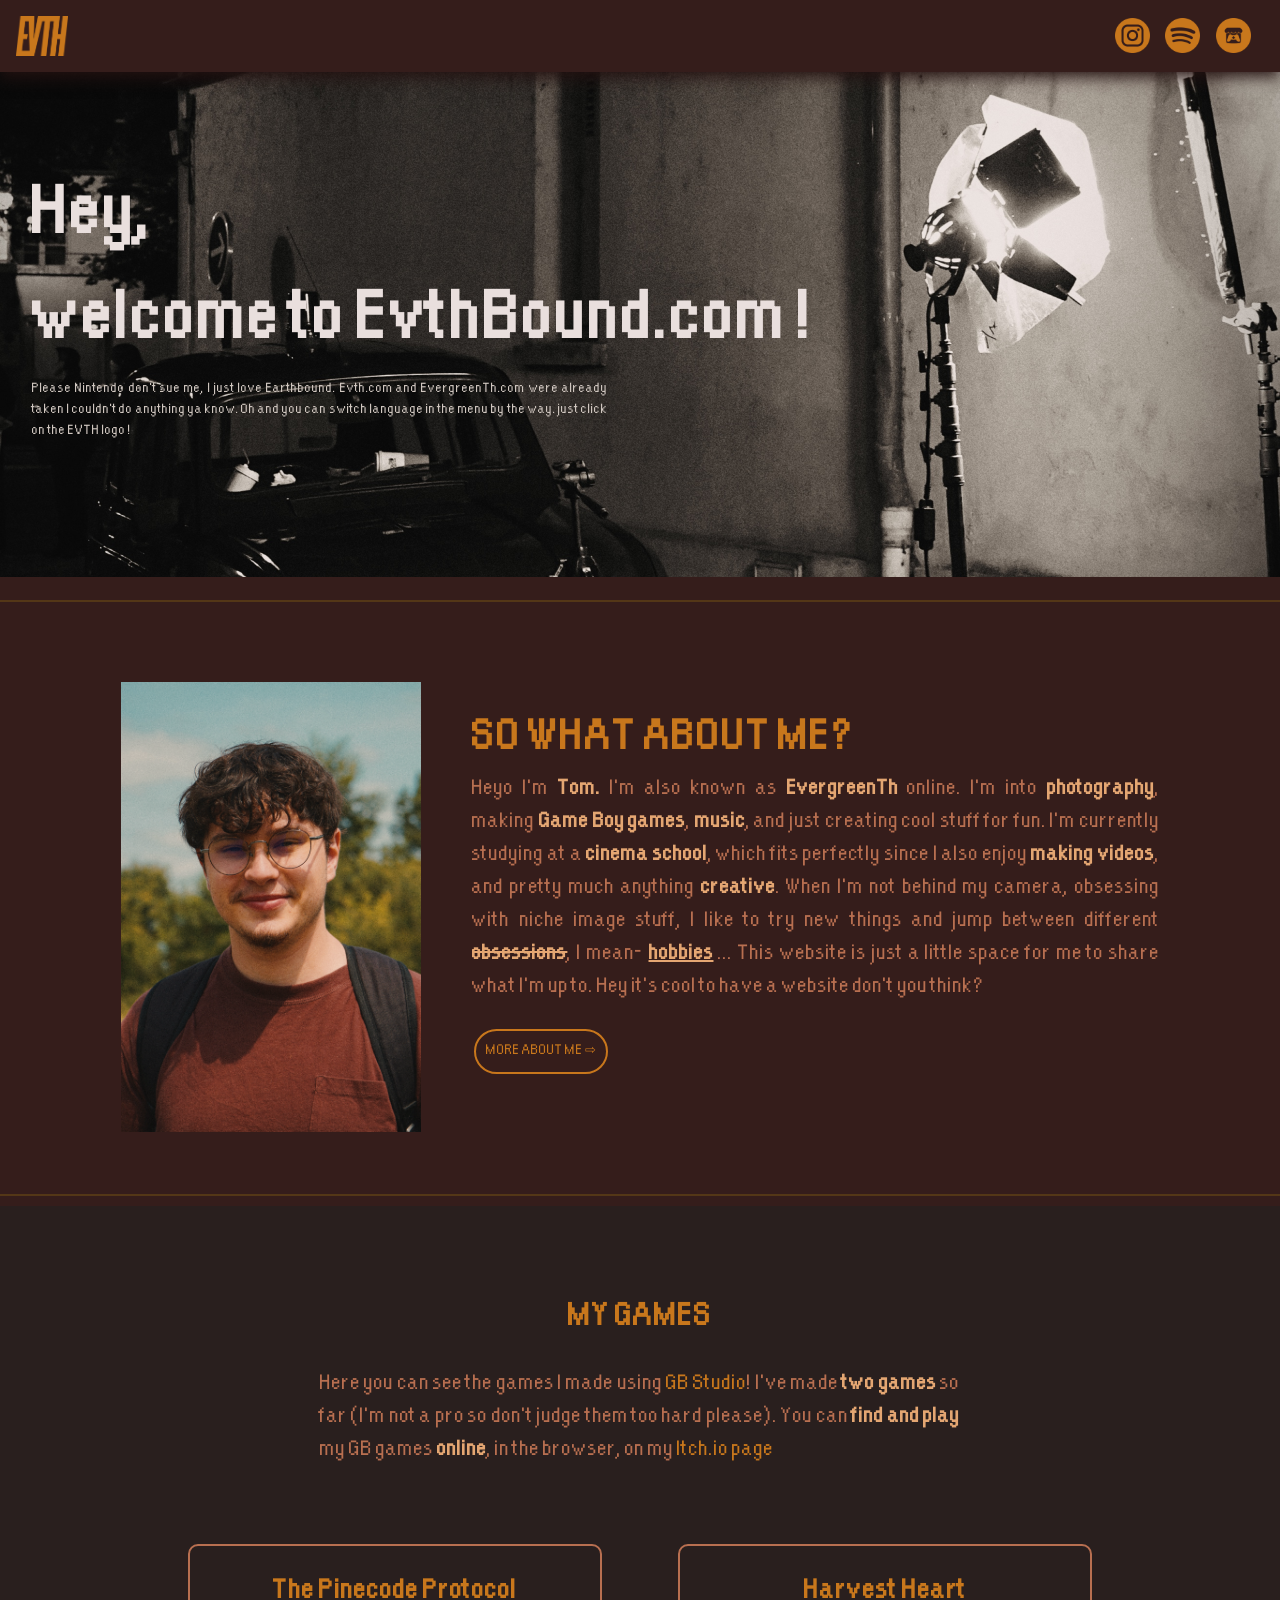
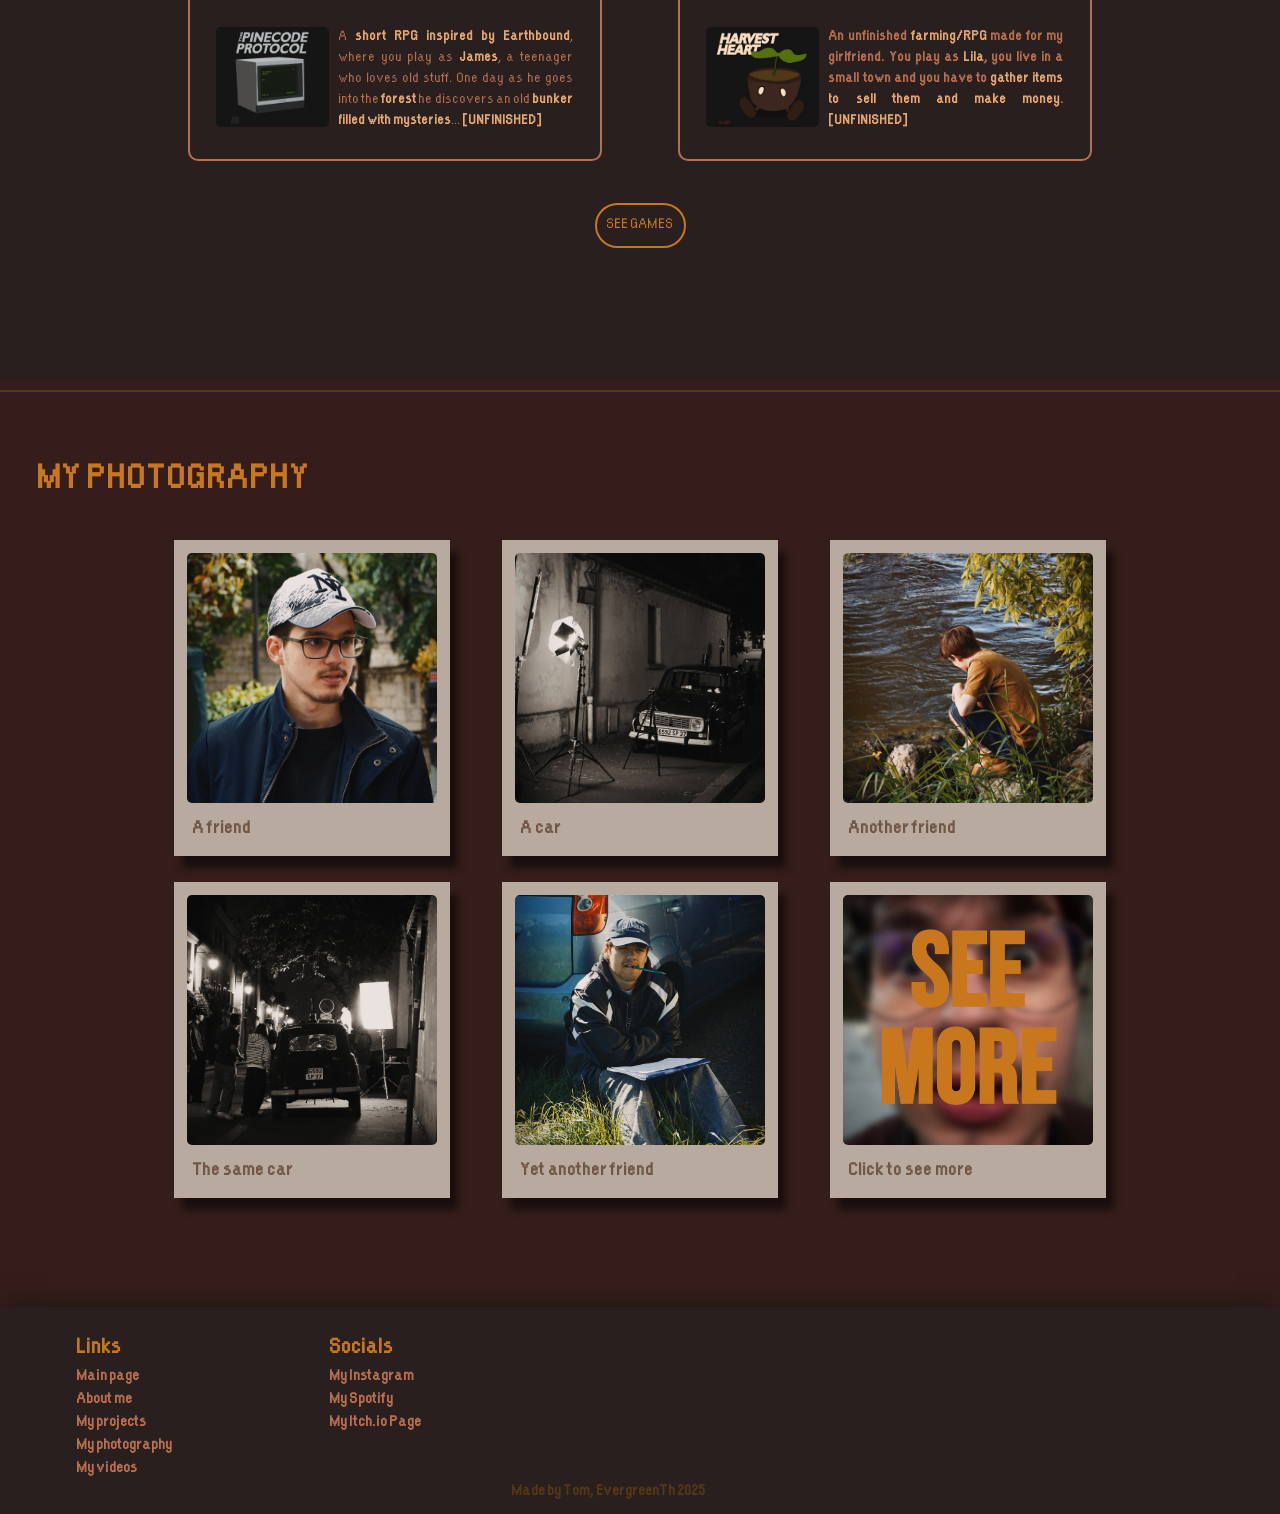
==== index.html @ a52aa2b1 "Add files via upload" ====
<!DOCTYPE html>
<html lang="en">
	<head>
  		<meta charset="utf-8">
		<meta name="viewport" content="width=device-width, initial-scale=1.0">
  		<title id="title"></title>
  		<link href="css.css" rel="stylesheet" />
		<link rel="icon" href="img/UI/logo.png">
	</head>
	<body>


	
		<header>
			<div class="row">
			
			<!-- SIDEBAR SIDEBAR SIDEBAR SIDEBAR SIDEBAR SIDEBAR -->
			<div class="log" onclick="openSidebar()">
				<img src="img/UI/logo.png" class="log">
			</div>
			
			<nav id="sidebar" class="sidebar">
				<img src="img/UI/logo.png" class="log2">
				<img src="img/UI/SIDEBAR_cross.png" class="close-btn" onclick="closeSidebar()">
				
				<hr width="100%" size="2" color="#543717" noshade>
				
				<a href=" " id="mainPage"> Main page</a>
				<a href=" " id="aboutMe"> About me</a>
				<a href=" " id="myProjects"> My projects</a>
				<a href=" " id="myPhotography"> My Photography</a>
				<a href=" " id="myVideos"> My Videos</a>
				
				<div class="langSwitch">
					<div style="cursor: pointer;" onclick="setLang('en'); closeSidebar()">EN</div>
					<div style="cursor: pointer;" onclick="setLang('fr'); closeSidebar()">FR</div>
					<script src="lang.js"></script>
				</div>
			</nav>

			<div id="overlay" class="overlay" onclick="closeSidebar()"></div>
			<!-- SIDEBAR SIDEBAR SIDEBAR SIDEBAR SIDEBAR SIDEBAR -->
		
			</div>
			
			
			
	
			<div class="socialLogos">
				<a href="https://www.instagram.com/tom_maussion" target="blank">
					<img src="img/UI/logo_insta.png"  class="insta" width="30" height="40" title="My Instagram">
				</a>
				<a href="https://open.spotify.com/user/maussiontom" target="blank">
					<img src="img/UI/logo_spotify.png" class="insta" width="30" height="40" title="My Spotify">
				</a>
				<a href="https://evergreenth.itch.io/" target="blank">
					<img src="img/UI/logo_itch.png" class="insta" width="30" height="40" title="My Itch.io Page">
				</a>
			</div>
		</header>



		<!-- WELCOME TO EVTHBOUND WELCOME TO EVTHBOUND WELCOME TO EVTHBOUND -->
		<section>
			<div class="banner">
				<img src="img/PAGE_index/1.png">
				<div class="banner-elements">
					<h1>Hey,</h1>
					<h1 id="welcome"></h1>
					<p style="color: #cfc6bf; margin: 0; padding-right: 20vw;" id="switchLang"></p>
					
				</div>
			</div>
		</section>
		<!-- WELCOME TO EVTHBOUND WELCOME TO EVTHBOUND WELCOME TO EVTHBOUND -->
		

		<hr width="100%" size="2" color="#543717" noshade>
		
	
		<!-- ABOUT ME  ABOUT ME  ABOUT ME -->
		<div class="border_centered">
			<div class="leftside">
				<img src="img/PAGE_index/tom_portrait.png" width="300" height="450" class="portrait">
			</div>
			<div class="rightside">
				<h1 id="soWhat">SO WHAT ABOUT ME ?</h1>
				<p id="descParagraph"> 
					Heyo I'm <b>Tom.</b> I'm also known as <b>Evergreenth</b> online. I'm into <b>photography</b>, making <b>Game Boy games</b>, <b>music</b>, and just creating cool stuff for fun. I'm currently studying at a <b>cinema school</b>, which fits perfectly since I also enjoy <b>making videos</b>, and pretty much anything <b>creative</b>. When I'm not behind my camera, obsessing with niche image stuff, I like to try new things and jump between different <b><s>obsessions</s></b>, I mean- <b><u>hobbies</u></b> ... This website is just a little space for me to share what I'm up to. Hey it's cool to have a website don't you think ?
				</p>
				<a href="aboutme/">
					<button>
						<p id="moreAboutMe">MORE ABOUT ME &#8680;</p>
					</button>
				</a>
			</div>
		</div>
		<!-- ABOUT ME  ABOUT ME  ABOUT ME -->


		<hr width="100%" size="2" color="#543717" noshade>
		
		
		<!-- MY GAMES  MY GAMES  MY GAMES -->
		<section id='games'>
			<h1 id='titleMyGames'>MY GAMES</h2>
			<p id="myGamesP">
				Here you can see the games I made using <a href="https://www.gbstudio.dev/" target="_blank">GB Studio</a>! I've made <b>two games</b> so far (I'm not a pro so don't judge them too hard please). You can find and play my GB games online, in the browser, on my <a href="https://evergreenth.itch.io/" target="_blank">Itch.io page</a>
			</p>

			<div class="games">

				<!-- Pinecode Protocol -->
				<a href="mygames/pinecode-protocol/">
					<div class="game">
						<h3>The Pinecode Protocol</h3>
						<div class="gameDesc">
							<img src="img/PAGE_games/pinecodeProtocol.png">
							<p id="pinecodeDesc">A <b>short RPG inspired by Earthbound</b>, where you play as <b>James</b>, a teenager who loves old stuff. One day as he goes into the <b>forest</b> he discovers an old <b>bunker filled with mysteries</b>... <b>[UNFINISHED]<b></p>
						</div>
					</div>
				</a>

				<!-- Harvest Heart -->
				<a href="mygames/harvest-heart/">
					<div class="game">
						<h3>Harvest Heart</h3>
						<div class="gameDesc">
							<img src="img/PAGE_games/harvestHeart.png">
							<p id='harvestHeartDesc'>An unfinished <b>farming/RPG</b> made for my girlfriend. You play as <b>Lila</b>, you live in a small town and you have to <b>gather items to sell them and make money</b>. <b>[UNFINISHED]</b></p>
						</div>
					</div>
				</a>
				
			</div>

			<a href="mygames/">
				<button id="seeGames">
					SEE GAMES
				</button>
			</a>
			
		</section>
		<!-- MY GAMES  MY GAMES  MY GAMES -->
		

		<hr width="100%" size="2" color="#543717" noshade>
		
		
		<!-- MY PHOTOGRAPHY MY PHOTOGRAPHY MY PHOTOGRAPHY  -->
		<section id="photography">

			<h1 class= "title" id="TitleMyPhoto"> MY PHOTOGRAPHY </h1>
			<!-- <p> hhhhhhhhhuidh uhau hauhdaui haudjhaiudh auhbjasbdjasbduoabdu abub ba adb bau babudbabd babuiabd uiabd uibau baui bduabdiauzbd iuab uiab uad buizbdbiuazbdba ibiu </p> -->
			
			
			<div class="photo_gallery">
			
				<div class="polaroid">
					<img src="img/PAGE_index/PHOTO/1.jpg" class="pic">
					<h5 id="pic1">A friend</h5>
				</div>
				<div class="polaroid">
					<img src="img/PAGE_index/PHOTO/2.jpg" class="pic">
					<h5 id="pic2">A car</h5>
				</div>
				<div class="polaroid">
					<img src="img/PAGE_index/PHOTO/3.jpg" class="pic">
					<h5 id="pic3">Another friend</h5>
				</div>
				<div class="polaroid">
					<img src="img/PAGE_index/PHOTO/4.jpg" class="pic">
					<h5 id="pic4">The same car</h5>
				</div>
				<div class="polaroid">
					<img src="img/PAGE_index/PHOTO/5.jpg" class="pic">
					<h5 id="pic5">Yet another friend</h5>
				</div>
		
				<a href="myphotography/" id="img_see_more" title="See more of my photography">
					<div class="polaroid">
						<img src="img/PAGE_index/PHOTO/6.jpg" width="250" height="250" class="pic">
						<h5 id="pic6">Click to see more</h5>
					</div>
				</a>
				
			</div>
			
		</section>
		<!-- MY PHOTOGRAPHY MY PHOTOGRAPHY MY PHOTOGRAPHY  -->
		
		
		<!-- <hr width="100%" size="2" color="#543717" noshade> -->
		
		
	


		<footer>

			<div class=footer_links>

				<div class=column>
					<h2 id="links"> Links </h2>
					<a href=" " id="mainPage2" class="links"> </a>
					<a href=" " id="aboutMe2" class="links"> About me</a>
					<a href=" " id="myProjects2" class="links"> My projects</a>
					<a href=" " id="myPhotography2" class="links"> My Photography</a>
					<a href=" " id="myVideos2" class="links"> My Videos</a>
				</div>

				<div class=column>
					<h2 id="socials"> Social(s) </h2>
					<a href="https://www.instagram.com/tom_maussion" target="_blank" class="links" id="insta">My Instagram</a>
					<a href="https://open.spotify.com/user/maussiontom" target="_blank" class="links" id="spotify">My Spotify</a>
					<a href="https://evergreenth.itch.io/" target="_blank" class="links" id="itch">My Itch.io Page</a>

				</div>

				

			</div>

			<p id="madeBy"> Made by Tom, EvergreenTh 2025</p>

		</footer>


	


	<script src="script.js"></script>
	</body>
</html>
---- css.css ----
html, body {
 	margin: 0;
 	padding: 0;
  	width: 100%;
  	height: 100%;
}

@font-face {
	font-family: 'Earthbound';
	src: url('font/earthbound/earthbound.woff2') format('woff2');
	font-weight: normal;
	font-style: normal;


	/* font-family: 'GameBoy';
	src: url('font/GameBoy.woff2') format('woff2');
	font-weight: normal;
	font-style: normal; */

}

body {
	margin: 0px;
	background-color: #351d1b;
	overflow-x: hidden;
	font-family: 'GameBoy','Earthbound', sans-serif;
	font-size: clamp(1rem, 2vw, 1.25rem);
	color: #b86f50;
}

header {
	position: sticky;
	top: 0px;
	z-index: 500;
	
	background-color: #351d1b;
	box-shadow: 0px 5px 15px #241211;
	padding: 1rem;
	
	display: flex;
	align-items: center;
	justify-content: space-between;
}


.socialLogos img{
	vertical-align: middle;
	margin-right: 1vw;
}

section {
 	width: 100%;
}

footer {
	background-color: #291f1e;
	box-shadow: 0px 5px 30px #1a140e;
	padding-top: 2vw;
	padding-left: 6vw;
	padding-right: 7vw;
}

footer h2 {
	color: #c8771c;
	font-size: 1em;
	margin: 0;

}

footer .links {
	font-size: 0.7em;
}


footer p {
	color: #543717;
	display: flex;
  	justify-content: center;
	padding-bottom: 10px;
	margin: 0px;
	font-size: 0.7em;
}

.footer_links {
	display: flex;
	flex-direction: row;
	justify-content: space-between;
	padding-right: 55vw;
}

.footer_links .column {
	padding-right: 5vw;
}

.links {
	color: #b86f50;
	transition: 0.2s;
}

.links:hover {
	color: #e4a672;
}

.row {
	display: flex;
	flex-direction: row;
}

.column {
	display: flex;
	flex-direction: column;
}




/* s sssssssssssssssssssssssssssssssssssssssssssssssssssssssssss*/

.log {
	width: 52px;
	height: 40px;
	display: flex;
	align-items: center
	cursor: pointer;
}

.log img{
	cursor: pointer;
}

/* Sidebar */
.sidebar {
	background-color: #351d1b;

	position: fixed;
	top: 0;
	left: -275px; /* hidden by default */
	width: 250px;
	height: 100%;
	
	padding-top: 4rem;
	padding-right: 2px;
	/* padding-left: 1.5rem; */
	
	transition: left 0.4s ease;
	z-index: 1000;
	
	display: flex;
	flex-direction: column;
	gap: 1rem;
	
}



.sidebar a {
  color: #b86f50;
  text-decoration: none;
  font-size: 1.5rem;
  	padding-left: 1.5rem;
}

.sidebar a:hover {
	transition: 0.2s;
	color: #e4a672;
}

.close-btn {
	width: 20px;
	height: 20px;
	position: absolute;
	top: 1.2rem;
	right: 1rem;
	cursor: pointer;
}

.log2 {
	width: 39px;
	height: 30px;
	position: absolute;
	top: 1rem;
	left: 1rem;
}



	



/* Overlay when sidebar is open */
.overlay {
  position: fixed;
  top: 0;
  left: 0;
  width: 100vw;
  height: 100vh;
  background-color: rgba(0, 0, 0, 0.4);
  display: none;
  z-index: 900;
}

/* Show sidebar & overlay */
.sidebar.open {
  left: 0;
}

.overlay.active {
  display: block;
}

.langSwitch {
	position: absolute;
	top: 1.5rem;
	left: 3.5rem;
	display: flex;
	flex-direction: row;
}

.langSwitch div {
	padding-left: 1rem;
	color: #543717;
}

/* s sssssssssssssssssssssssssssssssssssssssssssssssssssssssssss*/

















h1 {
	color: #c8771c;
}

a {
	margin: 0;
	padding: 0;
	color: #c8771c;
	text-decoration: none;
}


.yellow {
	color: #c8771c;
}


.banner {
  position: relative; /* crucial for absolute children */
  width: 100vw;
  height: auto; /* or a fixed height, e.g. 60vh */
  overflow: hidden;
}

.banner img {
	width: 100vw;
	height: auto;
}

.banner h1 {
	color: #e9dfdd;
	margin: 0;
	font-size: 5vw;
	
}

.banner p {
	font-size:1vw;
}

.banner-elements {
	
	position: absolute;
	top: 45%;
	left: 35%;
	transform: translate(-50%, -50%);
	color: white;
	text-align: left;
	z-index: 3;
}







.drunk {
	margin-top: 50px;
	max-width: 100%;
  	height: auto;
}


#soWhat {
	margin: 0px;
	font-size: 2em;
	padding-right: 8vw;
}

#descParagraph {
	margin: 0 0 1em 0;

}

.border_centered {
	margin: 70px;
	margin-bottom: 0px;
	margin-top: 0px;
	padding-top: 70px;
	display: flex;
	align-items: center;
	flex-direction: row
}

.portrait {
	margin: 0 4vw 3vw 4vw;
}

p {
	color: #b86f50;
	font-size: 1em;
	padding-right: 50px;
	text-align: justify;
}

.rightside {
	position: relative;
	bottom: 40px;
	/* padding-left: 4vw; */
	/* padding-right: 1vw; */
}







button {
	color: #c8771c;
	background-color: #351d1b;
	border: 2px solid #c8771c;
	font-family: 'Earthbound', sans-serif;
  	padding: 10px;
  	text-align: center;
  	text-decoration: none;
  	display: inline-block;
  	margin: 4px 2px;
  	cursor: pointer;
  	border-radius: 30px;
	transition: 0.2s;
}

button p {
	color: #c8771c;
	padding-right: 0px;
	margin: 0px;
}

button:hover {
	color: #241211;
  	background-color: #d3c2ab;
  	border: 2px solid #d3c2ab;
}

button:hover p {
	color: #351d1b;
}
	








b {
	color: #e4a672;
}



.insta {
	height: 35px;
	width: auto;
	}

.title {
	font-size: 4vw;
}










/* MY GAMES  MY GAMES  MY GAMES */

#games {
	background-color: #291f1e;
	padding: 5vw 0 10vw 0;
	display: flex;
	flex-direction: column;
	align-items: center;
}

#games h3 {
	color: #c8771c;
}

#games button {
	background-color: #291f1e;
}

#games button:hover {
	background-color: #d3c2ab;
}




#myGamesP {
	margin: 0;
	padding: 0 5vw 3vw 5vw;
	width: 50vw;
}



.games {
	display: flex;
	align-items: center;
  	justify-content: center;
	flex-direction: row;
	/* flex-wrap: wrap; */
	/* flex-flow: row wrap; */
	/* justify-content: space-evenly; */
}







.game {
	/* background-color: #252525; */
	border: 0.2vw solid #b86f50; /* thickness, style, and color */
	border-radius: 10px;
	margin: 3vw;
	
	padding: 1vw;
	
	width: 30vw;
	height: auto;
	
	display: flex;
	align-items: center;
  	justify-content: center;
	flex-direction: column;
	
	transition: 0.5s ease;
}

.game:hover {
	border: 0.2vw solid #c8771c;
	transform: scale(1.01);
	/* border: 2px solid #e4a672; /* thickness, style, and color */ */
	/* border-radius: 10px; */
	
	/* padding: 1vw; */
	
	/* width: 25vw; */
	/* display: flex; */
	/* align-items: center; */
  	/* justify-content: center; */
	/* flex-direction: column; */
}

.game h3 {
	font-size: 2vw;
	margin: 1vw 0 1vw 0;
}

.game p {
	font-size: 1vw;
	height: 100px;
	margin: 0 0 1vw 0;
	padding: 0 0 0 0;
	overflow: hidden;
}

.game img {
	border-radius: 5px;
	
	margin-right: 15px;
	margin-right: 10px;
	
	width: auto;
	height: 100px;
}

.gameDesc {
	display: flex;
	flex-direction: row;
	margin: 0 1vw 0.5vw 1vw;
}




/* MY PHOTOGRAPHY */

#photography {
	padding-bottom: 7vw;
	/* display: flex; */
	/* align-item: center; */
	/* justify-content: center; */
	/* flex-direction: column; */
}

#TitleMyPhoto {
	font-size: 2.5vw;
	margin: 5vw 0 2vw 3vw;
}

.photo_gallery {
	padding-left: 10vw;
	padding-right: 10vw;
	display: flex;
	align-items: center;
  	justify-content: center;
	flex-flow: row wrap;
	justify-content: space-evenly;
}

.polaroid {
	background-color: #b8aa9e;
	display: flex;
	flex-direction: column;
	padding: 1vw 1vw 1vw 1vw;
	margin: 0.5vw 0.5vw 1.5vw 0.5vw;
	box-shadow: 8px 12px 7px rgba(0, 0, 0, 0.5);
}

.polaroid h5 {
	margin: 1vw 0 0 0.5vw;
	color: #725747;
}

.pic {
	border-radius: 5px;
	width: 250px;
	height: 250px;
}

#img_see_more {
	transition: 0.5s;
}

#img_see_more:hover {
	transform: scale(1.02);
}














.static {
	background-image: url('img/PAGE_index/gameplay.gif');
	background-size: cover;
	background-position: center;
	background-repeat: no-repeat;
  
	/* Add a height so the section has space to show the background */
	/* width: 100vw; */
	/* position: relative; */
	/* overflow: hidden; /* ensures nothing inside spills out */ 
	height: 100vh;
}
















/* ------------------------------------------------------------ */



/* Desktop */
@media (max-width: 1440px) {

}

/* Tablet */
@media (max-width: 1024px) {
	
	.border_centered {
		margin: 70px;
		margin-bottom: 0px;
		margin-top: 0px;
		padding-top: 70px;
		display: flex !important;
		align-items: center !important;
		flex-direction: column !important;
	}
	
	/* .rightside { */
		/* position: relative; */
		/* bottom: 40px; */
		/* padding-left: 0px; */
		/* padding-right: 0px; */
	/* } */
	
	.portrait {
		padding-bottom: 6vw;
	}

	.footer_links {
		display: flex;
		flex-direction: row;
		justify-content: space-between;
		padding-right: 50vw !important;
	}
	
	.banner img {
		width: 150vw;
		height: auto;
		transform: translateX(-35vw);
	}
	
	
	
	/* MY GAMES */
	
	.game img {
		border-radius: 5px;
	
		margin-right: 15px;
		margin-right: 10px;
		
		width: auto;
		height: 75px;
	}
	

	
	
	
	
	
	
	
	#TitleMyPhoto {
		font-size: 4vw;
	}


}

/* Phone */
@media (max-width: 600px) {

	.border_centered {
		margin: 70px;
		margin-bottom: 0px;
		margin-top: 0px;
		padding-top: 70px;
		display: flex !important;
		align-items: center !important;
		flex-direction: column !important;
	}
	
	.portrait {
		padding-bottom: 0vw;
	}

	/* .rightside { */
		/* position: relative; */
		/* bottom: 40px; */
		/* padding-left: 0px; */
		/* padding-right: 0px; */
	/* } */

	p {
		font-size: 1em;
		padding-right: 0px;
		margin: 0px;
		text-align: justify;
	}

	.logo {
		height: 35px !important;
		width: auto;
	}

	.insta {
		height: 30px;
		width: auto;
	}

	.footer_links {
		display: flex;
		flex-direction: row;
		justify-content: space-between;
		padding-right: 34vw !important;
	}
	
	.banner img {
		width: 300vw;
		height: auto;
		transform: translateX(-150vw);
	}
	
	.banner p {
		font-size: 2.3vw;
	}
	
	.banner h1 {
	color: #e9dfdd;
	margin: 0;
	font-size: 9vw;
	}

	.banner-elements {
		position: absolute;
		top: 45%;
		left: 35%;
		transform: translate(-50%, -50%);
		color: white;
		text-align: left;
		z-index: 3;
	}
	
	#soWhat {
		font-size: 6vw;
		padding-top: 7vw;
	}
	
	/* .portrait { */
		/* height: 80vw; */
		/* width: auto; */
	/* } */
	
	
	
	
	
	
	#TitleMyPhoto {
		font-size: 7vw;
	}
	
	
	
	
	
	.polaroid {
		background-color: #b8aa9e;
		display: flex;
		flex-direction: column;
		padding: 1vw 1vw 1vw 1vw;
		margin: 0.5vw;
	}

	.polaroid h5 {
		margin: 1vw 0 0 0.5vw;
		color: #725747;
	}
	
	.pic {
		margin: 0.5vw;
		border-radius: 10px;
		width: 120px;
		height: 120px;
	}
	


		
	
	
	
	
	
	
	
	
	/* MY GAMES */
	
	#games h1 {
		font-size: 1.7em;
		margin: 4vw 0 2vw 0;
	}
	
	.games {
		display: flex;
		flex-direction: column;
	}
	
	.gameDesc {
		display: flex;
		flex-direction: column;
		align-items: center;
	}
	
	
	
	.game {
		width: 70vw;
		height: auto;
	}
	
	.game h3 {
		font-size: 4vw;
	}
	
	.game img {	
		width: auto;
		height: 100px;
		padding-bottom:15px;
	}
	
	.game p {
		height: auto;
		font-size: 2.7vw;
	}
	
	
	

	




}


/* ------------------------------------------------------------ */









exempleToCenter {
	display: flex;			Flex
	align-items: center;		Vertical
  	justify-content: center;	Horizontal
}
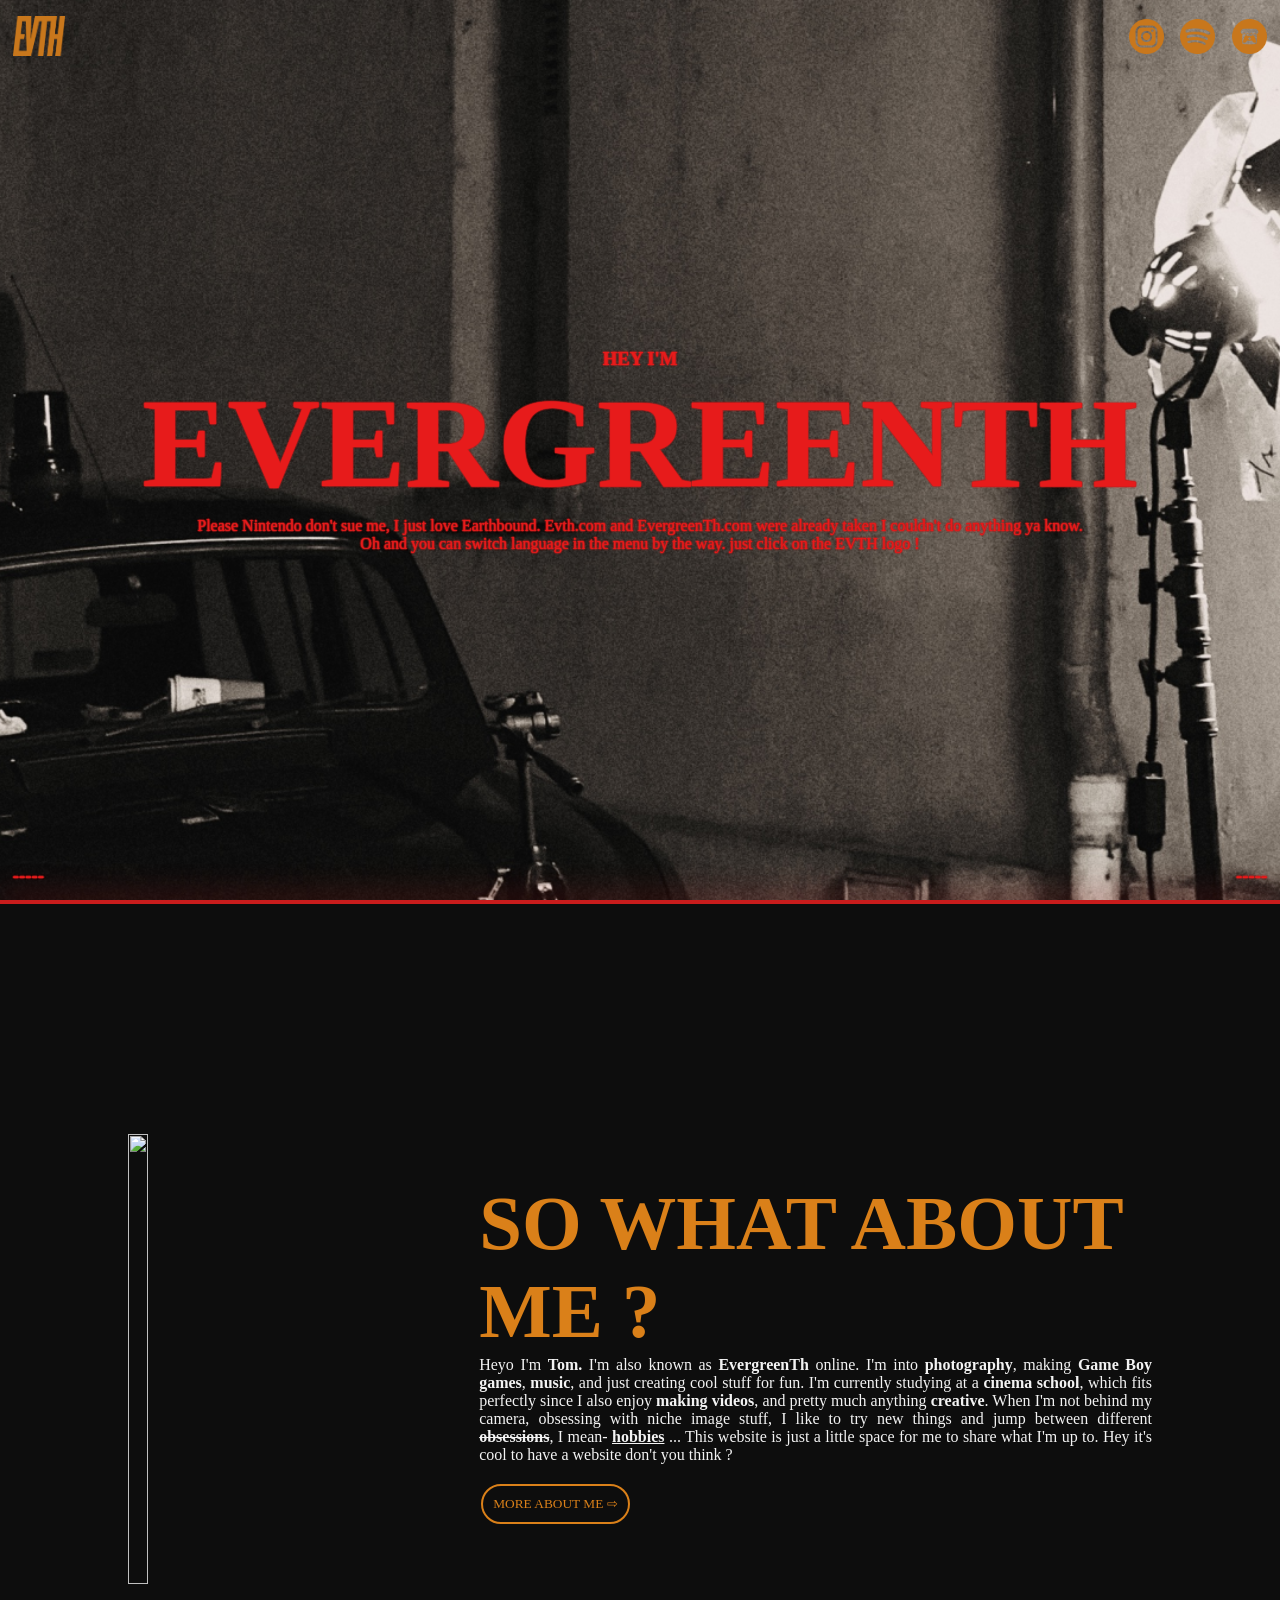
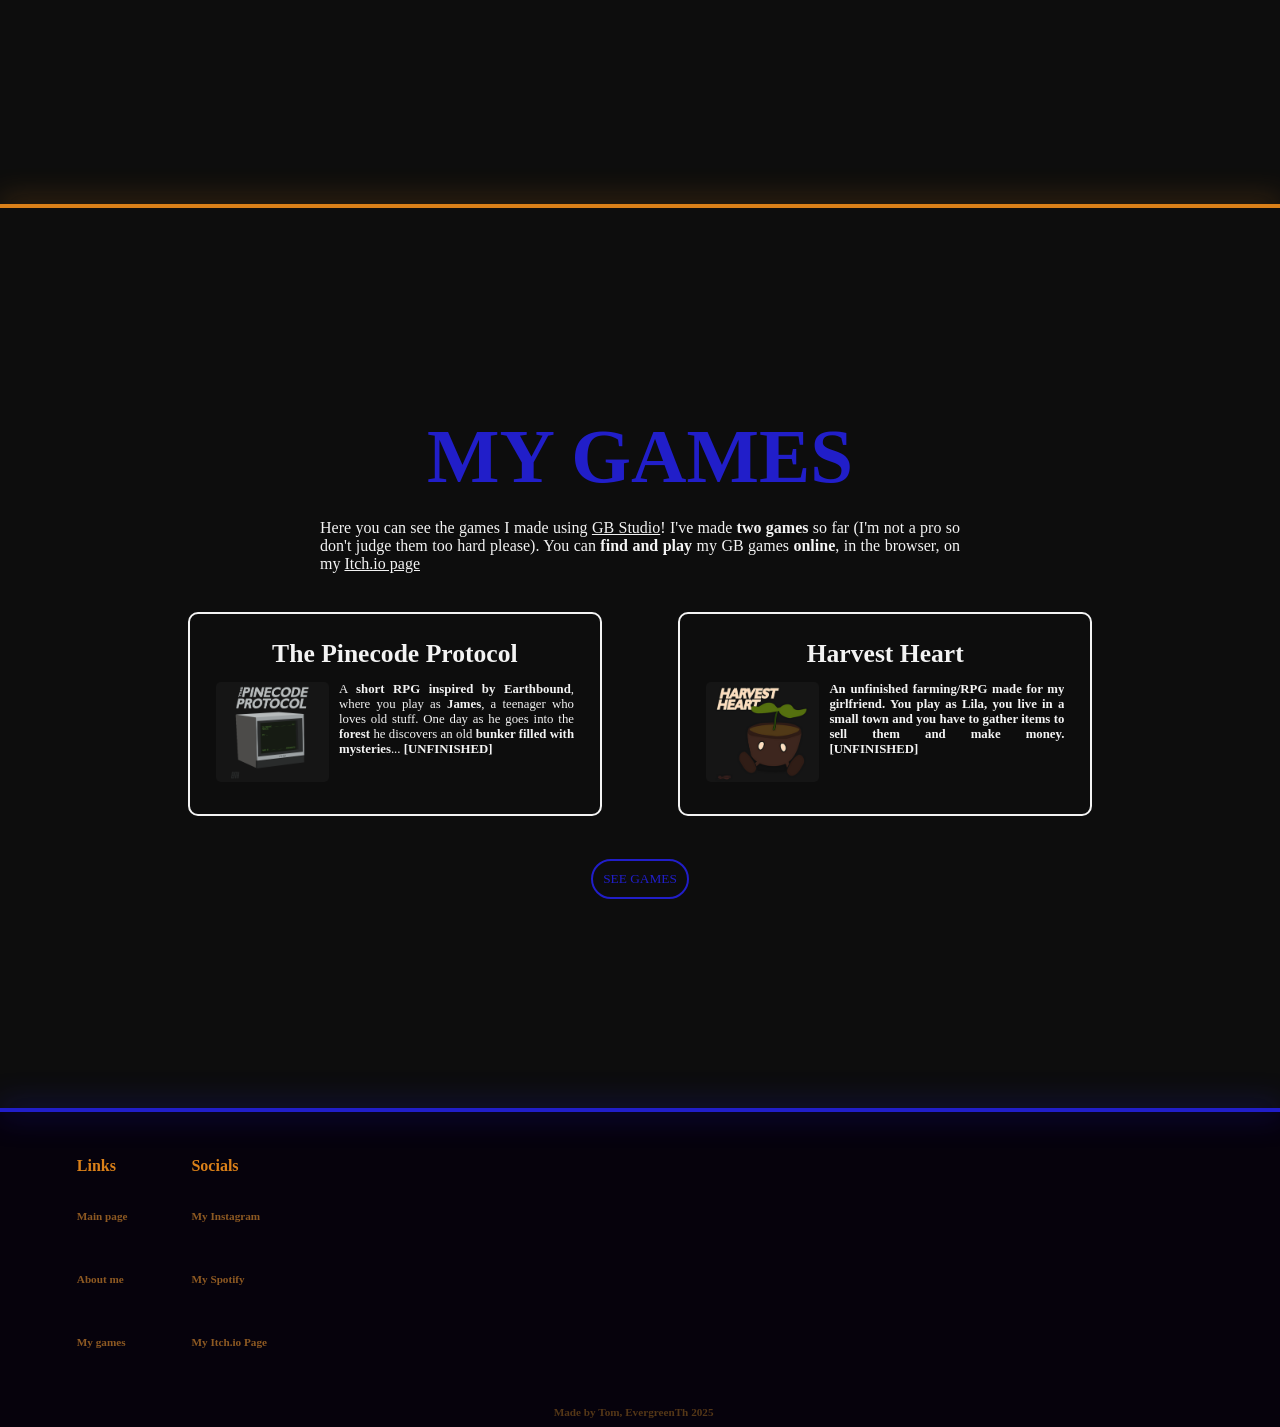
==== commit 09e90217: "Add files via upload" ====
--- a/index.html
+++ b/index.html
@@ -9,189 +9,220 @@
 	</head>
 	<body>
 
-
-	
-		<header>
-			<div class="row">
-			
-			<!-- SIDEBAR SIDEBAR SIDEBAR SIDEBAR SIDEBAR SIDEBAR -->
-			<div class="log" onclick="openSidebar()">
-				<img src="img/UI/logo.png" class="log">
-			</div>
-			
-			<nav id="sidebar" class="sidebar">
-				<img src="img/UI/logo.png" class="log2">
-				<img src="img/UI/SIDEBAR_cross.png" class="close-btn" onclick="closeSidebar()">
-				
-				<hr width="100%" size="2" color="#543717" noshade>
-				
-				<a href=" " id="mainPage"> Main page</a>
-				<a href=" " id="aboutMe"> About me</a>
-				<a href=" " id="myProjects"> My projects</a>
-				<a href=" " id="myPhotography"> My Photography</a>
-				<a href=" " id="myVideos"> My Videos</a>
-				
-				<div class="langSwitch">
-					<div style="cursor: pointer;" onclick="setLang('en'); closeSidebar()">EN</div>
-					<div style="cursor: pointer;" onclick="setLang('fr'); closeSidebar()">FR</div>
-					<script src="lang.js"></script>
-				</div>
-			</nav>
-
-			<div id="overlay" class="overlay" onclick="closeSidebar()"></div>
-			<!-- SIDEBAR SIDEBAR SIDEBAR SIDEBAR SIDEBAR SIDEBAR -->
-		
-			</div>
-			
-			
-			
-	
-			<div class="socialLogos">
-				<a href="https://www.instagram.com/tom_maussion" target="blank">
-					<img src="img/UI/logo_insta.png"  class="insta" width="30" height="40" title="My Instagram">
-				</a>
-				<a href="https://open.spotify.com/user/maussiontom" target="blank">
-					<img src="img/UI/logo_spotify.png" class="insta" width="30" height="40" title="My Spotify">
-				</a>
-				<a href="https://evergreenth.itch.io/" target="blank">
-					<img src="img/UI/logo_itch.png" class="insta" width="30" height="40" title="My Itch.io Page">
-				</a>
-			</div>
-		</header>
+		<script>
+			// Check URL for ?fade=1
+			const urlParams = new URLSearchParams(window.location.search);
+			if (urlParams.get('fade') === '1') {
+				document.body.style.opacity = '0'; // start invisible
+				document.body.style.transition = 'opacity 1s ease'; // fade duration
+
+				window.addEventListener('load', () => {
+					setTimeout(() => {
+					document.body.style.opacity = '1'; // trigger fade after delay
+					}, 500); // delay in milliseconds (500ms = 0.5s)
+				});
+			}
+		</script>
+
+
+
+	
+		
 
 
 
 		<!-- WELCOME TO EVTHBOUND WELCOME TO EVTHBOUND WELCOME TO EVTHBOUND -->
 		<section>
+			
 			<div class="banner">
-				<img src="img/PAGE_index/1.png">
+
+
+				<header>
+					<div class="row">
+					
+						<!-- SIDEBAR SIDEBAR SIDEBAR SIDEBAR SIDEBAR SIDEBAR -->
+						<div class="log" onclick="openSidebar()">
+							<img src="img/UI/logo.png" class="log">
+						</div>
+					
+						<nav id="sidebar" class="sidebar">
+							<img src="img/UI/logo.png" class="log2" onclick="closeSidebar()">
+							<div class="langSwitch">
+								<div onclick="setLang('en'); closeSidebar()">EN</div>
+								<div onclick="setLang('fr'); closeSidebar()">FR</div>
+								<script src="lang.js"></script>
+							</div>
+
+							<hr width="100%" size="2" color="#2c1313" style="margin: 0 0 5vh 0;" noshade>
+							
+							<div class="aButton">
+								<a href=" " id="mainPage">Main page</a>
+							</div>
+							<div class="aButton">
+								<a href=" " id="mainPage">About me</a>
+							</div>
+							<div class="aButton">
+								<a href=" " id="mainPage">Projects</a>
+							</div>
+							<div class="aButton">
+								<a href=" " id="mainPage">Photography</a>
+							</div>
+							<div class="aButton">
+								<a href=" " id="mainPage">Videos</a>
+							</div>
+
+							<hr width="100%" size="2" color="#050505" style="margin: 0; opacity: 0;" noshade>
+
+							<div class="aButton">
+								<a href="EvergreenTree/" id="EvergreenTree">EvergreenTree</a>
+							</div>
+						</nav>
+
+						<div id="overlay" class="overlay" onclick="closeSidebar()"></div>
+						<!-- SIDEBAR SIDEBAR SIDEBAR SIDEBAR SIDEBAR SIDEBAR -->
+					
+					</div>
+					
+					
+					
+			
+					<div class="socialLogos">
+						<a href="https://www.instagram.com/tom_maussion" target="blank">
+							<img src="img/UI/logo_insta.png"  class="insta" width="30" height="40" title="My Instagram">
+						</a>
+						<a href="https://open.spotify.com/user/maussiontom" target="blank">
+							<img src="img/UI/logo_spotify.png" class="insta" width="30" height="40" title="My Spotify">
+						</a>
+						<a href="https://evergreenth.itch.io/" target="blank">
+							<img src="img/UI/logo_itch.png" class="insta" width="30" height="40" title="My Itch.io Page">
+						</a>
+					</div>
+				</header>
+
 				<div class="banner-elements">
-					<h1>Hey,</h1>
-					<h1 id="welcome"></h1>
-					<p style="color: #cfc6bf; margin: 0; padding-right: 20vw;" id="switchLang"></p>
+					<h3>HEY I'M</h3>
+					<h1>EVERGREENTH</h1>
+					<p id="switchLang"></p>
+					<h3 style="position: absolute; bottom: 1vw; left: 1vw;">-----</h3>
+					<h3 style="position: absolute; bottom: 1vw; right: 1vw;">-----</h3>
 					
 				</div>
 			</div>
 		</section>
 		<!-- WELCOME TO EVTHBOUND WELCOME TO EVTHBOUND WELCOME TO EVTHBOUND -->
 		
-
-		<hr width="100%" size="2" color="#543717" noshade>
-		
+		<hr id="bannerHR" width="100%" size="4" noshade>
 	
 		<!-- ABOUT ME  ABOUT ME  ABOUT ME -->
-		<div class="border_centered">
-			<div class="leftside">
-				<img src="img/PAGE_index/tom_portrait.png" width="300" height="450" class="portrait">
-			</div>
-			<div class="rightside">
-				<h1 id="soWhat">SO WHAT ABOUT ME ?</h1>
-				<p id="descParagraph"> 
-					Heyo I'm <b>Tom.</b> I'm also known as <b>Evergreenth</b> online. I'm into <b>photography</b>, making <b>Game Boy games</b>, <b>music</b>, and just creating cool stuff for fun. I'm currently studying at a <b>cinema school</b>, which fits perfectly since I also enjoy <b>making videos</b>, and pretty much anything <b>creative</b>. When I'm not behind my camera, obsessing with niche image stuff, I like to try new things and jump between different <b><s>obsessions</s></b>, I mean- <b><u>hobbies</u></b> ... This website is just a little space for me to share what I'm up to. Hey it's cool to have a website don't you think ?
+		<section id="about">
+			<div id="aboutDiv">
+				<img src="img/PAGE_index/tom_portrait_red.png" width="300" height="450" class="portrait">
+				<div>
+					<h1 id="soWhat">SO WHAT ABOUT ME ?</h1>
+					<p id="descParagraph"> 
+						Heyo I'm <b>Tom.</b> I'm also known as <b>Evergreenth</b> online. I'm into <b>photography</b>, making <b>Game Boy games</b>, <b>music</b>, and just creating cool stuff for fun. I'm currently studying at a <b>cinema school</b>, which fits perfectly since I also enjoy <b>making videos</b>, and pretty much anything <b>creative</b>. When I'm not behind my camera, obsessing with niche image stuff, I like to try new things and jump between different <b><s>obsessions</s></b>, I mean- <b><u>hobbies</u></b> ... This website is just a little space for me to share what I'm up to. Hey it's cool to have a website don't you think ?
+					</p>
+					<a href="aboutme/">
+						<button id="moreAboutMe">
+							<p>MORE ABOUT ME</p>
+						</button>
+					</a>
+				</div>
+			</div>
+		</section>
+		<!-- ABOUT ME  ABOUT ME  ABOUT ME -->
+		
+		<hr id="aboutMeHR" width="100%" size="4" style="margin: 0;" noshade>
+
+		<!-- MY GAMES  MY GAMES  MY GAMES -->
+		<section id='games'>
+			<div id='gamesDiv'>
+				<h1 id='titleMyGames'>MY GAMES</h2>
+				<p id="myGamesP">
+					Here you can see the games I made using <a href="https://www.gbstudio.dev/" target="_blank">GB Studio</a>! I've made <b>two games</b> so far (I'm not a pro so don't judge them too hard please). You can find and play my GB games online, in the browser, on my <a href="https://evergreenth.itch.io/" target="_blank">Itch.io page</a>
 				</p>
-				<a href="aboutme/">
-					<button>
-						<p id="moreAboutMe">MORE ABOUT ME &#8680;</p>
+
+				<div class="games">
+
+					<!-- Pinecode Protocol -->
+					<a href="mygames/pinecode-protocol/">
+						<div class="game">
+							<h3>The Pinecode Protocol</h3>
+							<div class="gameDesc">
+								<img src="img/PAGE_games/pinecodeProtocol.png">
+								<p id="pinecodeDesc">A <b>short RPG inspired by Earthbound</b>, where you play as <b>James</b>, a teenager who loves old stuff. One day as he goes into the <b>forest</b> he discovers an old <b>bunker filled with mysteries</b>... <b>[UNFINISHED]<b></p>
+							</div>
+						</div>
+					</a>
+
+					<!-- Harvest Heart -->
+					<a href="mygames/harvest-heart/">
+						<div class="game">
+							<h3>Harvest Heart</h3>
+							<div class="gameDesc">
+								<img src="img/PAGE_games/harvestHeart.png">
+								<p id='harvestHeartDesc'>An unfinished <b>farming/RPG</b> made for my girlfriend. You play as <b>Lila</b>, you live in a small town and you have to <b>gather items to sell them and make money</b>. <b>[UNFINISHED]</b></p>
+							</div>
+						</div>
+					</a>
+					
+				</div>
+
+				<a href="mygames/">
+					<button id="seeGames">
+						SEE GAMES
 					</button>
 				</a>
 			</div>
-		</div>
-		<!-- ABOUT ME  ABOUT ME  ABOUT ME -->
-
-
-		<hr width="100%" size="2" color="#543717" noshade>
-		
-		
-		<!-- MY GAMES  MY GAMES  MY GAMES -->
-		<section id='games'>
-			<h1 id='titleMyGames'>MY GAMES</h2>
-			<p id="myGamesP">
-				Here you can see the games I made using <a href="https://www.gbstudio.dev/" target="_blank">GB Studio</a>! I've made <b>two games</b> so far (I'm not a pro so don't judge them too hard please). You can find and play my GB games online, in the browser, on my <a href="https://evergreenth.itch.io/" target="_blank">Itch.io page</a>
-			</p>
-
-			<div class="games">
-
-				<!-- Pinecode Protocol -->
-				<a href="mygames/pinecode-protocol/">
-					<div class="game">
-						<h3>The Pinecode Protocol</h3>
-						<div class="gameDesc">
-							<img src="img/PAGE_games/pinecodeProtocol.png">
-							<p id="pinecodeDesc">A <b>short RPG inspired by Earthbound</b>, where you play as <b>James</b>, a teenager who loves old stuff. One day as he goes into the <b>forest</b> he discovers an old <b>bunker filled with mysteries</b>... <b>[UNFINISHED]<b></p>
-						</div>
-					</div>
-				</a>
-
-				<!-- Harvest Heart -->
-				<a href="mygames/harvest-heart/">
-					<div class="game">
-						<h3>Harvest Heart</h3>
-						<div class="gameDesc">
-							<img src="img/PAGE_games/harvestHeart.png">
-							<p id='harvestHeartDesc'>An unfinished <b>farming/RPG</b> made for my girlfriend. You play as <b>Lila</b>, you live in a small town and you have to <b>gather items to sell them and make money</b>. <b>[UNFINISHED]</b></p>
-						</div>
-					</div>
-				</a>
-				
-			</div>
-
-			<a href="mygames/">
-				<button id="seeGames">
-					SEE GAMES
-				</button>
-			</a>
-			
 		</section>
 		<!-- MY GAMES  MY GAMES  MY GAMES -->
 		
 
-		<hr width="100%" size="2" color="#543717" noshade>
+		<hr id="gamesHR" width="100%" size="4" noshade>
 		
 		
 		<!-- MY PHOTOGRAPHY MY PHOTOGRAPHY MY PHOTOGRAPHY  -->
-		<section id="photography">
-
-			<h1 class= "title" id="TitleMyPhoto"> MY PHOTOGRAPHY </h1>
-			<!-- <p> hhhhhhhhhuidh uhau hauhdaui haudjhaiudh auhbjasbdjasbduoabdu abub ba adb bau babudbabd babuiabd uiabd uibau baui bduabdiauzbd iuab uiab uad buizbdbiuazbdba ibiu </p> -->
+		<!-- <section id="photography">
+
+			<div id="photographyDiv">
+				<h1 class= "title" id="TitleMyPhoto"> MY PHOTOGRAPHY </h1>
+				
+				<div class="photo_gallery">
+				
+					<div class="film-frame">
+						<img src="img/PAGE_index/PHOTO/1.jpg" class="pic">
+					</div>
+					<div class="polaroid">
+						<img src="img/PAGE_index/PHOTO/2.jpg" class="pic">
+						<h5 id="pic2">A car</h5>
+					</div>
+					<div class="polaroid">
+						<img src="img/PAGE_index/PHOTO/3.jpg" class="pic">
+						<h5 id="pic3">Another friend</h5>
+					</div>
+					<div class="polaroid">
+						<img src="img/PAGE_index/PHOTO/4.jpg" class="pic">
+						<h5 id="pic4">The same car</h5>
+					</div>
+					<div class="polaroid">
+						<img src="img/PAGE_index/PHOTO/5.jpg" class="pic">
+						<h5 id="pic5">Yet another friend</h5>
+					</div>
 			
-			
-			<div class="photo_gallery">
-			
-				<div class="polaroid">
-					<img src="img/PAGE_index/PHOTO/1.jpg" class="pic">
-					<h5 id="pic1">A friend</h5>
-				</div>
-				<div class="polaroid">
-					<img src="img/PAGE_index/PHOTO/2.jpg" class="pic">
-					<h5 id="pic2">A car</h5>
-				</div>
-				<div class="polaroid">
-					<img src="img/PAGE_index/PHOTO/3.jpg" class="pic">
-					<h5 id="pic3">Another friend</h5>
-				</div>
-				<div class="polaroid">
-					<img src="img/PAGE_index/PHOTO/4.jpg" class="pic">
-					<h5 id="pic4">The same car</h5>
-				</div>
-				<div class="polaroid">
-					<img src="img/PAGE_index/PHOTO/5.jpg" class="pic">
-					<h5 id="pic5">Yet another friend</h5>
-				</div>
-		
-				<a href="myphotography/" id="img_see_more" title="See more of my photography">
-					<div class="polaroid">
-						<img src="img/PAGE_index/PHOTO/6.jpg" width="250" height="250" class="pic">
-						<h5 id="pic6">Click to see more</h5>
-					</div>
-				</a>
-				
-			</div>
-			
-		</section>
+					<a href="myphotography/" id="img_see_more" title="See more of my photography">
+						<div class="polaroid">
+							<img src="img/PAGE_index/PHOTO/6.jpg" width="250" height="250" class="pic">
+							<h5 id="pic6">Click to see more</h5>
+						</div>
+					</a>
+					
+				</div>
+			</div>
+		</section> -->
 		<!-- MY PHOTOGRAPHY MY PHOTOGRAPHY MY PHOTOGRAPHY  -->
 		
 		
-		<!-- <hr width="100%" size="2" color="#543717" noshade> -->
+		<!-- <hr id="photographyHR" width="100%" size="4" noshade> -->
 		
 		
 	
@@ -202,16 +233,17 @@
 			<div class=footer_links>
 
 				<div class=column>
-					<h2 id="links"> Links </h2>
-					<a href=" " id="mainPage2" class="links"> </a>
+					<h2 id="links"> LINKS </h2>
+					<a href="index.html" id="mainPage2" class="links"> Main page</a>
 					<a href=" " id="aboutMe2" class="links"> About me</a>
-					<a href=" " id="myProjects2" class="links"> My projects</a>
+					<a href="mygames/" 			 class="links"> My games</a>
+					<!-- <a href=" " id="myProjects2" class="links"> My projects</a>
 					<a href=" " id="myPhotography2" class="links"> My Photography</a>
-					<a href=" " id="myVideos2" class="links"> My Videos</a>
+					<a href=" " id="myVideos2" class="links"> My Videos</a> -->
 				</div>
 
 				<div class=column>
-					<h2 id="socials"> Social(s) </h2>
+					<h2 id="socials"> SOCIALS </h2>
 					<a href="https://www.instagram.com/tom_maussion" target="_blank" class="links" id="insta">My Instagram</a>
 					<a href="https://open.spotify.com/user/maussiontom" target="_blank" class="links" id="spotify">My Spotify</a>
 					<a href="https://evergreenth.itch.io/" target="_blank" class="links" id="itch">My Itch.io Page</a>
--- a/css.css
+++ b/css.css
@@ -3,346 +3,102 @@
  	padding: 0;
   	width: 100%;
   	height: 100%;
+	background-color: var(--colorFooter);
+}
+
+:root {
+	--colorBackground: #0d0d0d;
+	--colorBackgroundAlt: #1d1d1d;
+  	--colorMain: #c81c1c;
+	--colorMainHighlight: #e71b1b;
+  	--colorSecond: #da8019;
+	--colorThird: #211ec9;
+	--colorFourth: #239c37;
+	--colorText: #f3f3f3;
+	--colorFooter: #06020c;
 }
 
 @font-face {
-	font-family: 'Earthbound';
-	src: url('font/earthbound/earthbound.woff2') format('woff2');
-	font-weight: normal;
-	font-style: normal;
-
-
-	/* font-family: 'GameBoy';
-	src: url('font/GameBoy.woff2') format('woff2');
-	font-weight: normal;
-	font-style: normal; */
-
-}
+  font-family: 'BBH';
+  src: url('font/BBH_Sans_Hegarty/BBHSansHegarty-Regular.woff2') format('woff2');
+  font-weight: normal;
+  font-style: normal;
+}
+
+@font-face {
+  font-family: 'Roboto';
+  src: url('font/Roboto/Roboto-VariableFont.woff2') format('woff2');
+  font-weight: 700;
+  font-style: normal;
+}
+
+/*
+@font-face {
+  font-family: 'Earthbound';
+  src: url('font/earthbound/earthbound.woff2') format('woff2');
+  font-weight: normal;
+  font-style: normal;
+}
+
+@font-face {
+  font-family: 'GameBoy';
+  src: url('font/GameBoy.woff2') format('woff2');
+  font-weight: normal;
+  font-style: normal;
+}
+*/ 
 
 body {
 	margin: 0px;
-	background-color: #351d1b;
+	background-color: #d8e2e3; /*#351d1b*/
 	overflow-x: hidden;
-	font-family: 'GameBoy','Earthbound', sans-serif;
-	font-size: clamp(1rem, 2vw, 1.25rem);
-	color: #b86f50;
-}
-
-header {
-	position: sticky;
-	top: 0px;
-	z-index: 500;
-	
-	background-color: #351d1b;
-	box-shadow: 0px 5px 15px #241211;
-	padding: 1rem;
-	
-	display: flex;
-	align-items: center;
-	justify-content: space-between;
-}
-
-
-.socialLogos img{
-	vertical-align: middle;
-	margin-right: 1vw;
-}
-
-section {
- 	width: 100%;
-}
-
-footer {
-	background-color: #291f1e;
-	box-shadow: 0px 5px 30px #1a140e;
-	padding-top: 2vw;
-	padding-left: 6vw;
-	padding-right: 7vw;
-}
-
-footer h2 {
-	color: #c8771c;
-	font-size: 1em;
+	/* font-family: BBH, sans-serif; */
+
+	opacity: 1;                  /* default: visible */
+  	transition: opacity 2s ease; /* fade duration */
+}
+
+body.fade-in {
+  	opacity: 0;                  /* start invisible */
+}
+
+
+
+
+
+
+h1, h2, h3, h4, h5, h6 {
+	font-family: BBH;
 	margin: 0;
-
-}
-
-footer .links {
-	font-size: 0.7em;
-}
-
-
-footer p {
-	color: #543717;
-	display: flex;
-  	justify-content: center;
-	padding-bottom: 10px;
-	margin: 0px;
-	font-size: 0.7em;
-}
-
-.footer_links {
-	display: flex;
-	flex-direction: row;
-	justify-content: space-between;
-	padding-right: 55vw;
-}
-
-.footer_links .column {
-	padding-right: 5vw;
-}
-
-.links {
-	color: #b86f50;
-	transition: 0.2s;
-}
-
-.links:hover {
-	color: #e4a672;
-}
-
-.row {
-	display: flex;
-	flex-direction: row;
-}
-
-.column {
-	display: flex;
-	flex-direction: column;
-}
-
-
-
-
-/* s sssssssssssssssssssssssssssssssssssssssssssssssssssssssssss*/
-
-.log {
-	width: 52px;
-	height: 40px;
-	display: flex;
-	align-items: center
-	cursor: pointer;
-}
-
-.log img{
-	cursor: pointer;
-}
-
-/* Sidebar */
-.sidebar {
-	background-color: #351d1b;
-
-	position: fixed;
-	top: 0;
-	left: -275px; /* hidden by default */
-	width: 250px;
-	height: 100%;
-	
-	padding-top: 4rem;
-	padding-right: 2px;
-	/* padding-left: 1.5rem; */
-	
-	transition: left 0.4s ease;
-	z-index: 1000;
-	
-	display: flex;
-	flex-direction: column;
-	gap: 1rem;
-	
-}
-
-
-
-.sidebar a {
-  color: #b86f50;
-  text-decoration: none;
-  font-size: 1.5rem;
-  	padding-left: 1.5rem;
-}
-
-.sidebar a:hover {
-	transition: 0.2s;
-	color: #e4a672;
-}
-
-.close-btn {
-	width: 20px;
-	height: 20px;
-	position: absolute;
-	top: 1.2rem;
-	right: 1rem;
-	cursor: pointer;
-}
-
-.log2 {
-	width: 39px;
-	height: 30px;
-	position: absolute;
-	top: 1rem;
-	left: 1rem;
-}
-
-
-
-	
-
-
-
-/* Overlay when sidebar is open */
-.overlay {
-  position: fixed;
-  top: 0;
-  left: 0;
-  width: 100vw;
-  height: 100vh;
-  background-color: rgba(0, 0, 0, 0.4);
-  display: none;
-  z-index: 900;
-}
-
-/* Show sidebar & overlay */
-.sidebar.open {
-  left: 0;
-}
-
-.overlay.active {
-  display: block;
-}
-
-.langSwitch {
-	position: absolute;
-	top: 1.5rem;
-	left: 3.5rem;
-	display: flex;
-	flex-direction: row;
-}
-
-.langSwitch div {
-	padding-left: 1rem;
-	color: #543717;
-}
-
-/* s sssssssssssssssssssssssssssssssssssssssssssssssssssssssssss*/
-
-
-
-
-
-
-
-
-
-
-
-
-
-
-
-
-
-h1 {
-	color: #c8771c;
+	padding: 0;
+}
+
+p, a {
+	text-align: justify;
+	font-family: Roboto;
+	margin: 0;
 }
 
 a {
 	margin: 0;
 	padding: 0;
-	color: #c8771c;
 	text-decoration: none;
 }
 
-
-.yellow {
-	color: #c8771c;
-}
-
-
-.banner {
-  position: relative; /* crucial for absolute children */
-  width: 100vw;
-  height: auto; /* or a fixed height, e.g. 60vh */
-  overflow: hidden;
-}
-
-.banner img {
-	width: 100vw;
-	height: auto;
-}
-
-.banner h1 {
-	color: #e9dfdd;
-	margin: 0;
-	font-size: 5vw;
-	
-}
-
-.banner p {
-	font-size:1vw;
-}
-
-.banner-elements {
-	
-	position: absolute;
-	top: 45%;
-	left: 35%;
-	transform: translate(-50%, -50%);
-	color: white;
-	text-align: left;
-	z-index: 3;
-}
-
-
-
-
-
-
-
-.drunk {
-	margin-top: 50px;
-	max-width: 100%;
-  	height: auto;
-}
-
-
-#soWhat {
-	margin: 0px;
-	font-size: 2em;
-	padding-right: 8vw;
-}
-
-#descParagraph {
-	margin: 0 0 1em 0;
-
-}
-
-.border_centered {
-	margin: 70px;
-	margin-bottom: 0px;
-	margin-top: 0px;
-	padding-top: 70px;
-	display: flex;
-	align-items: center;
-	flex-direction: row
-}
-
-.portrait {
-	margin: 0 4vw 3vw 4vw;
-}
-
-p {
-	color: #b86f50;
-	font-size: 1em;
-	padding-right: 50px;
-	text-align: justify;
-}
-
-.rightside {
-	position: relative;
-	bottom: 40px;
-	/* padding-left: 4vw; */
-	/* padding-right: 1vw; */
-}
-
+.row {
+	display: flex;
+	flex-direction: row;
+}
+
+.column {
+	display: flex;
+	flex-direction: column;
+}
+
+section {
+ 	width: 100%;
+	min-height: 100vh;
+}
 
 
 
@@ -350,10 +106,10 @@
 
 
 button {
-	color: #c8771c;
-	background-color: #351d1b;
-	border: 2px solid #c8771c;
-	font-family: 'Earthbound', sans-serif;
+	color: var(--colorMain);
+	background-color: transparent;
+	border: 2px solid var(--colorMain);
+	font-family: Roboto;
   	padding: 10px;
   	text-align: center;
   	text-decoration: none;
@@ -364,33 +120,336 @@
 	transition: 0.2s;
 }
 
-button p {
-	color: #c8771c;
-	padding-right: 0px;
+
+button:hover {
+	color: var(--colorBackground);
+  	background-color: var(--colorText);
+  	border: 2px solid var(--colorText);
+}
+
+button:hover p {
+	color: var(--colorBackground);
+}
+
+
+
+
+/* ------------------------------------- */
+
+
+
+
+
+
+
+/* HEADER */
+
+header {
+	position: absolute;
+	top: 0;
+	z-index: 500;
+
+	/* background-color: rgba(13, 13, 13, 0); #0d0d0d */
+	/* box-shadow: 0px 10px 10px rgba(13, 13, 13, 0); */
+	padding: 1rem;
+	width: 100%;
+	
+	display: flex;
+	align-items: center;
+	justify-content: space-between;
+}
+
+
+.socialLogos img{
+	vertical-align: middle;
+	margin-right: 1vw;
+}
+
+.socialLogos {
+	right: 0;
+}
+
+
+
+
+
+
+
+
+/* SIDEBAR */
+
+.log {
+	width: 52px;
+	height: 40px;
+	display: flex;
+	align-items: center;
+	cursor: pointer;
+}
+
+.log img{
+	cursor: pointer;
+	margin-left: 1vw;
+}
+
+.sidebar {
+	background-color: rgb(5, 5, 5, 0.9);
+
+	position: fixed;
+	top: 0;
+	left: -275px; /* hidden by default */
+	width: 250px;
+	height: 100%;
+	
+	padding-top: 4rem;
+	padding-right: 2px;
+
+	
+	transition: left 0.4s ease;
+	z-index: 1000;
+	
+	display: flex;
+	flex-direction: column;
+	gap: 1vh;
+	
+}
+
+.sidebar a {
+	color: var(--colorText);
+  	text-decoration: none;
+  	padding-left: 0.5vw;
+
+	font-family: system-ui, -apple-system, BlinkMacSystemFont, 'Segoe UI', Roboto, Oxygen, Ubuntu, Cantarell, 'Open Sans', 'Helvetica Neue', sans-serif;
+	font-size: 1.5rem;
+	font-weight: 100;
+}
+
+.aButton {
+	background-color: transparent;
+	border-radius: 10px;
+	padding: 0.5vh 0;
+	margin: 0 0.5vw;
+	transition: 0.2s;
+}
+
+.aButton:hover {
+	background-color: rgba(29, 29, 29, 0.5);
+	transition: 0.2s;
+}
+
+/* .sidebar a:hover {
+	transition: 0.2s;
+	color: var(--colorMainHighlight);
+} */
+
+.close-btn {
+	color: var(--colorMain);
+	font-family: BBH;
+	width: 20px;
+	height: 20px;
+	position: absolute;
+	top: 1.2rem;
+	right: 1rem;
+	cursor: pointer;
+}
+
+.log2 {
+	width: 39px;
+	height: 30px;
+	position: absolute;
+	top: 1rem;
+	left: 1rem;
+	cursor: pointer;
+}
+
+/* Overlay when sidebar is open */
+.overlay {
+  position: fixed;
+  top: 0;
+  left: 0;
+  width: 100vw;
+  height: 100vh;
+  background-color: rgba(0, 0, 0, 0.5);
+  display: none;
+  z-index: 900;
+  transition: 1s;
+}
+
+/* Show sidebar & overlay */
+.sidebar.open {
+  left: 0;
+}
+
+.overlay.active {
+  display: block;
+}
+
+.langSwitch {
+	position: absolute;
+	top: 1.5rem;
+	right: 1.5vw;
+	display: flex;
+	flex-direction: row;
+}
+
+.langSwitch div {
+	margin-left: 1vw;
+	cursor: pointer;
+	font-family: BBH;
+	color: var(--colorMain);
+}
+
+.langSwitch hr {
+	margin: 0;
+}
+
+
+
+
+
+
+/* - BANNER - */
+
+#bannerHR {
+	background-color: var(--colorMain);
+	border-color: var(--colorMain);
+	box-shadow: 0px 0px 30px var(--colorMain);
+	margin: 0;
+}
+
+.banner {
+	display: flex;
+	align-items: center;
+	flex-direction: column;
+
+	justify-content: center;
+ 	height: 100vh;
+ 	overflow: hidden;
+	
+	background-image: url('img/PAGE_index/1.png');
+ 	background-size: cover;
+ 	background-position: center;
+ 	background-repeat: no-repeat;
+}
+
+.banner h1, .banner h3 {
+	color: var(--colorMainHighlight);
+	text-shadow:
+		0 0 1.5px var(--colorMain),
+		0 0 1.5px var(--colorMain),
+		0 0 1.5px var(--colorMain),
+		0 0 1.5px var(--colorMain);
+}
+
+.banner p {
+	color: var(--colorMainHighlight);
+	text-shadow:
+		0 0 1.5px var(--colorMain),
+		0 0 1.5px var(--colorMain),
+		0 0 1.5px var(--colorMain),
+		0 0 1.5px var(--colorMain);
+}
+
+.banner h1 {
+	font-size: 10vw;
+}
+
+.banner-elements {
+	text-align: center;
+}
+
+.banner-elements p {
+	width: 70vw;
+	text-align: center;
+
+	margin-left: auto;
+	margin-right: auto;
+}
+
+
+
+
+
+
+
+
+
+
+
+/* - ABOUT - */
+
+#aboutMeHR {
+	background-color: var(--colorSecond);
+	border-color: var(--colorSecond);
+	box-shadow: 0px 0px 30px var(--colorSecond);
+	margin: 0;
+}
+
+/* section */
+#about {
+	background-color: var(--colorBackground); 
+	display: flex;
+	justify-content: center;
+	align-items: center;
+}
+
+/* div */
+#aboutDiv {
+	display: flex;
+	flex-direction: row;
+	align-items: center;
+	justify-content: center;
+	width: 80vw;
+}
+
+/* img */
+.portrait {
+	margin: 5vh 4vw 4vh 0;
+	width: auto;
+}
+
+/* h1 */
+#soWhat {
+	color: var(--colorSecond);
 	margin: 0px;
-}
-
-button:hover {
-	color: #241211;
-  	background-color: #d3c2ab;
-  	border: 2px solid #d3c2ab;
-}
-
-button:hover p {
-	color: #351d1b;
-}
-	
-
-
-
-
-
-
-
-
-b {
-	color: #e4a672;
-}
+	font-size: 6vw;
+}
+
+/* p */
+#descParagraph {
+	color: var(--colorText);
+	margin: 0 0 1em 0;
+}
+
+/* button */
+#moreAboutMe {
+	color: var(--colorSecond);
+	border: 2px solid var(--colorSecond);
+}
+
+#moreAboutMe:hover {
+	color: var(--colorBackground);
+	background-color: var(--colorText);
+	border: 2px solid var(--colorText);
+}
+
+
+
+
+
+
+
+
+
+
+
+
+
+
+	
+
+
+
+
 
 
 
@@ -412,58 +471,72 @@
 
 
 
-/* MY GAMES  MY GAMES  MY GAMES */
-
+/* - GAMES - */
+
+#gamesHR {
+	background-color: var(--colorThird);
+	border-color: var(--colorThird);
+	box-shadow: 0px 0px 30px var(--colorThird);
+	margin: 0;
+}
+
+/* section */
 #games {
-	background-color: #291f1e;
-	padding: 5vw 0 10vw 0;
+	background-color: var(--colorBackground); 
+	display: flex;
+	justify-content: center;
+	align-items: center;
+}
+
+/* div */
+#gamesDiv {
 	display: flex;
 	flex-direction: column;
 	align-items: center;
-}
-
-#games h3 {
-	color: #c8771c;
-}
-
-#games button {
-	background-color: #291f1e;
-}
-
-#games button:hover {
-	background-color: #d3c2ab;
-}
-
-
-
-
+	justify-content: center;
+	width: 80vw;
+}
+
+
+
+
+/* h1 */
+#titleMyGames {
+	color: var(--colorThird);
+	font-size: 6vw;
+	margin-bottom: 2vh;
+}
+
+/* p */
 #myGamesP {
+	color: var(--colorText);
 	margin: 0;
-	padding: 0 5vw 3vw 5vw;
+	
 	width: 50vw;
 }
 
-
-
+/* a */
+#myGamesP a {
+	color: var(--colorText);
+	text-decoration: underline;
+	transition: 0.1s;
+}
+#myGamesP a:hover {
+	color: var(--colorThird);
+	transition: 0.2s;
+}
+
+/* Game List div */
 .games {
 	display: flex;
 	align-items: center;
   	justify-content: center;
 	flex-direction: row;
-	/* flex-wrap: wrap; */
-	/* flex-flow: row wrap; */
-	/* justify-content: space-evenly; */
-}
-
-
-
-
-
-
-
+}
+
+/* Individual Game capsules div */
 .game {
-	/* background-color: #252525; */
-	border: 0.2vw solid #b86f50; /* thickness, style, and color */
+	border: 0.2vw solid var(--colorText);
 	border-radius: 10px;
 	margin: 3vw;
 	
@@ -481,26 +554,19 @@
 }
 
 .game:hover {
-	border: 0.2vw solid #c8771c;
+	border: 0.2vw solid var(--colorThird);
 	transform: scale(1.01);
-	/* border: 2px solid #e4a672; /* thickness, style, and color */ */
-	/* border-radius: 10px; */
-	
-	/* padding: 1vw; */
-	
-	/* width: 25vw; */
-	/* display: flex; */
-	/* align-items: center; */
-  	/* justify-content: center; */
-	/* flex-direction: column; */
-}
-
+}
+
+/* Game Title h3 */
 .game h3 {
+	color: var(--colorText);
 	font-size: 2vw;
 	margin: 1vw 0 1vw 0;
 }
 
 .game p {
+	color: var(--colorText);
 	font-size: 1vw;
 	height: 100px;
 	margin: 0 0 1vw 0;
@@ -526,19 +592,58 @@
 
 
 
-
-/* MY PHOTOGRAPHY */
-
+#gamesDiv button {
+	color: var(--colorThird);
+	border: 2px solid var(--colorThird);
+}
+
+#gamesDiv button:hover {
+	color: var(--colorBackground);
+  	background-color: var(--colorText);
+  	border: 2px solid var(--colorText);
+}
+
+
+
+
+
+
+
+
+
+
+
+/* - PHOTOGRAPHY - */
+
+#photographyHR {
+	background-color: var(--colorFourth);
+	border-color: var(--colorFourth);
+	box-shadow: 0px 0px 30px var(--colorFourth);
+	margin: 0;
+}
+
+/* section */
 #photography {
-	padding-bottom: 7vw;
-	/* display: flex; */
-	/* align-item: center; */
-	/* justify-content: center; */
-	/* flex-direction: column; */
-}
+	background-color: var(--colorBackground); 
+	display: flex;
+	justify-content: center;
+	align-items: center;
+	height: auto;
+}
+
+/* div */
+#photographyDiv {
+	display: flex;
+	flex-direction: column;
+	align-items: center;
+	justify-content: center;
+	width: 80vw;
+}
+
 
 #TitleMyPhoto {
-	font-size: 2.5vw;
+	color: var(--colorFourth);
+	font-size: 6vw;
 	margin: 5vw 0 2vw 3vw;
 }
 
@@ -552,32 +657,23 @@
 	justify-content: space-evenly;
 }
 
-.polaroid {
-	background-color: #b8aa9e;
-	display: flex;
-	flex-direction: column;
-	padding: 1vw 1vw 1vw 1vw;
-	margin: 0.5vw 0.5vw 1.5vw 0.5vw;
-	box-shadow: 8px 12px 7px rgba(0, 0, 0, 0.5);
-}
-
-.polaroid h5 {
-	margin: 1vw 0 0 0.5vw;
-	color: #725747;
-}
+
+
+
+
+
+
+
+
+
+
+
+
 
 .pic {
 	border-radius: 5px;
 	width: 250px;
 	height: 250px;
-}
-
-#img_see_more {
-	transition: 0.5s;
-}
-
-#img_see_more:hover {
-	transform: scale(1.02);
 }
 
 
@@ -610,6 +706,73 @@
 
 
 
+/* - FOOTER - */
+
+footer {
+	background-color: var(colorFooter);
+	padding: 5vh 7vw 0 6vw;
+
+	display: flex;
+	flex-direction: column;
+	justify-content: space-between;
+
+	height: 30vh;
+}
+
+/* div */
+footer .links {
+	color: #8d5922;
+	font-size: 0.7em;
+
+	display: flex;
+	flex-direction: column;
+	justify-content: space-evenly;
+
+	height: 7vh;
+}
+
+/* Titles */
+footer h2 {
+	color: var(--colorSecond);
+	font-size: 1em;
+	margin: 0 0 1vh 0;
+}
+
+footer p {
+	color: #543717;
+	display: flex;
+  	justify-content: center;
+	padding-bottom: 10px;
+	margin: 0px;
+	font-size: 0.7em;
+}
+
+.footer_links {
+	display: flex;
+	flex-direction: row;
+	justify-content: space-between;
+	margin-right: auto;
+}
+
+.footer_links .column {
+	padding-right: 5vw;
+}
+
+.links {
+	transition: 0.2s;
+}
+
+.links:hover {
+	color: var(--colorSecond);
+}
+
+#madeBy {
+ 	display: flex;
+  	justify-content: center;
+	padding-bottom: 1vh;
+	margin: 0px;
+	font-size: 0.7em;
+}
 
 
 
@@ -631,243 +794,162 @@
 }
 
 /* Tablet */
-@media (max-width: 1024px) {
-	
-	.border_centered {
-		margin: 70px;
-		margin-bottom: 0px;
-		margin-top: 0px;
-		padding-top: 70px;
-		display: flex !important;
-		align-items: center !important;
-		flex-direction: column !important;
-	}
-	
-	/* .rightside { */
-		/* position: relative; */
-		/* bottom: 40px; */
-		/* padding-left: 0px; */
-		/* padding-right: 0px; */
-	/* } */
-	
+/* @media (max-width: 1024px) {
+	
+	#aboutDiv {
+		background-color: #e71b1b;
+	}
+
+} */
+
+
+
+/* Tablet vertical */
+@media (max-width: 865px) {
+	
+	#soWhat {
+		font-size: 5vw;
+	}
+
+	/* p */
+	#descParagraph {
+		color: var(--colorText);
+		margin: 0 0 1em 0;
+		font-size: 2vw;
+	}
+
 	.portrait {
-		padding-bottom: 6vw;
-	}
-
-	.footer_links {
+		height: 60vh;
+	}
+
+}
+
+/* Phone */
+@media (max-width: 610px) {
+
+	/* - ABOUT ME - */
+	#aboutDiv {
 		display: flex;
-		flex-direction: row;
-		justify-content: space-between;
-		padding-right: 50vw !important;
-	}
-	
-	.banner img {
-		width: 150vw;
+		flex-direction: column;
+		align-items: center;
+		justify-content: center;
+		width: 80vw;
+	}
+
+	#aboutDiv {
+		display: flex;
+		flex-direction: column;
+		align-items: center;
+		justify-content: center;
+		width: 80vw;
+	}
+
+	/* h1 */
+	#soWhat {
+		text-align: center;
+		font-size: 10vw;
+	}
+
+	/* p */
+	#descParagraph {
+		color: var(--colorText);
+		margin: 0 0 1em 0;
+		font-size: 3.5vw;
+	}
+
+	.portrait {
+		margin-right: 0px;
+	}
+
+	#aboutDiv div {
+		display: flex;
+		flex-direction: column;
+		align-items: center;
+	}
+
+	#aboutDiv button {
+		margin-bottom: 10vh;
+		font-size: 3.5vw;
+	}
+
+
+	/* - GAMES - */
+
+
+
+	/* h1 */
+	#titleMyGames {
+		color: var(--colorThird);
+		font-size: 10vw;
+		margin: 7vh 0 2vh 0;
+	}
+
+	/* p */
+	#myGamesP {
+		font-size: 3.5vw;
+		width: 80vw;
+	}
+
+	/* Game List div */
+	.games {
+		display: flex;
+		align-items: center;
+		justify-content: center;
+		flex-direction: column;
+	}
+
+	/* Individual Game capsules div */
+	.game {
+		width: 80vw;
+	}
+
+	/* Game Title h3 */
+	.game h3 {
+		color: var(--colorText);
+		font-size: 5vw;
+		margin: 1vw 0 2vw 0;
+	}
+
+	.game p {
+		color: var(--colorText);
+		font-size: 1vw;
 		height: auto;
-		transform: translateX(-35vw);
-	}
-	
-	
-	
-	/* MY GAMES */
-	
+		font-size: 3vw;
+		margin: 0 0 1vw 0;
+		padding: 0 0 0 0;
+		overflow: hidden;
+	}
+
 	.game img {
 		border-radius: 5px;
-	
+		
 		margin-right: 15px;
 		margin-right: 10px;
 		
 		width: auto;
-		height: 75px;
-	}
-	
-
-	
-	
-	
-	
-	
-	
-	
-	#TitleMyPhoto {
+		height: 30vw;
+	}
+
+	
+
+	#gamesDiv button {
+		font-size: 3.5vw;
+		margin-bottom: 10vh;
+	}
+
+
+
+
+	/* - FOOTER - */
+	footer h2 {
 		font-size: 4vw;
 	}
 
-
-}
-
-/* Phone */
-@media (max-width: 600px) {
-
-	.border_centered {
-		margin: 70px;
-		margin-bottom: 0px;
-		margin-top: 0px;
-		padding-top: 70px;
-		display: flex !important;
-		align-items: center !important;
-		flex-direction: column !important;
-	}
-	
-	.portrait {
-		padding-bottom: 0vw;
-	}
-
-	/* .rightside { */
-		/* position: relative; */
-		/* bottom: 40px; */
-		/* padding-left: 0px; */
-		/* padding-right: 0px; */
-	/* } */
-
-	p {
-		font-size: 1em;
-		padding-right: 0px;
-		margin: 0px;
-		text-align: justify;
-	}
-
-	.logo {
-		height: 35px !important;
-		width: auto;
-	}
-
-	.insta {
-		height: 30px;
-		width: auto;
-	}
-
-	.footer_links {
-		display: flex;
-		flex-direction: row;
-		justify-content: space-between;
-		padding-right: 34vw !important;
-	}
-	
-	.banner img {
-		width: 300vw;
-		height: auto;
-		transform: translateX(-150vw);
-	}
-	
-	.banner p {
-		font-size: 2.3vw;
-	}
-	
-	.banner h1 {
-	color: #e9dfdd;
-	margin: 0;
-	font-size: 9vw;
-	}
-
-	.banner-elements {
-		position: absolute;
-		top: 45%;
-		left: 35%;
-		transform: translate(-50%, -50%);
-		color: white;
-		text-align: left;
-		z-index: 3;
-	}
-	
-	#soWhat {
-		font-size: 6vw;
-		padding-top: 7vw;
-	}
-	
-	/* .portrait { */
-		/* height: 80vw; */
-		/* width: auto; */
-	/* } */
-	
-	
-	
-	
-	
-	
-	#TitleMyPhoto {
-		font-size: 7vw;
-	}
-	
-	
-	
-	
-	
-	.polaroid {
-		background-color: #b8aa9e;
-		display: flex;
-		flex-direction: column;
-		padding: 1vw 1vw 1vw 1vw;
-		margin: 0.5vw;
-	}
-
-	.polaroid h5 {
-		margin: 1vw 0 0 0.5vw;
-		color: #725747;
-	}
-	
-	.pic {
-		margin: 0.5vw;
-		border-radius: 10px;
-		width: 120px;
-		height: 120px;
-	}
-	
-
-
-		
-	
-	
-	
-	
-	
-	
-	
-	
-	/* MY GAMES */
-	
-	#games h1 {
-		font-size: 1.7em;
-		margin: 4vw 0 2vw 0;
-	}
-	
-	.games {
-		display: flex;
-		flex-direction: column;
-	}
-	
-	.gameDesc {
-		display: flex;
-		flex-direction: column;
-		align-items: center;
-	}
-	
-	
-	
-	.game {
-		width: 70vw;
-		height: auto;
-	}
-	
-	.game h3 {
-		font-size: 4vw;
-	}
-	
-	.game img {	
-		width: auto;
-		height: 100px;
-		padding-bottom:15px;
-	}
-	
-	.game p {
-		height: auto;
-		font-size: 2.7vw;
-	}
-	
-	
-	
-
-	
+	footer .links {
+		font-size: 2.5vw;
+	}
+
+
 
 
 
@@ -876,7 +958,6 @@
 
 
 /* ------------------------------------------------------------ */
-
 
 
 
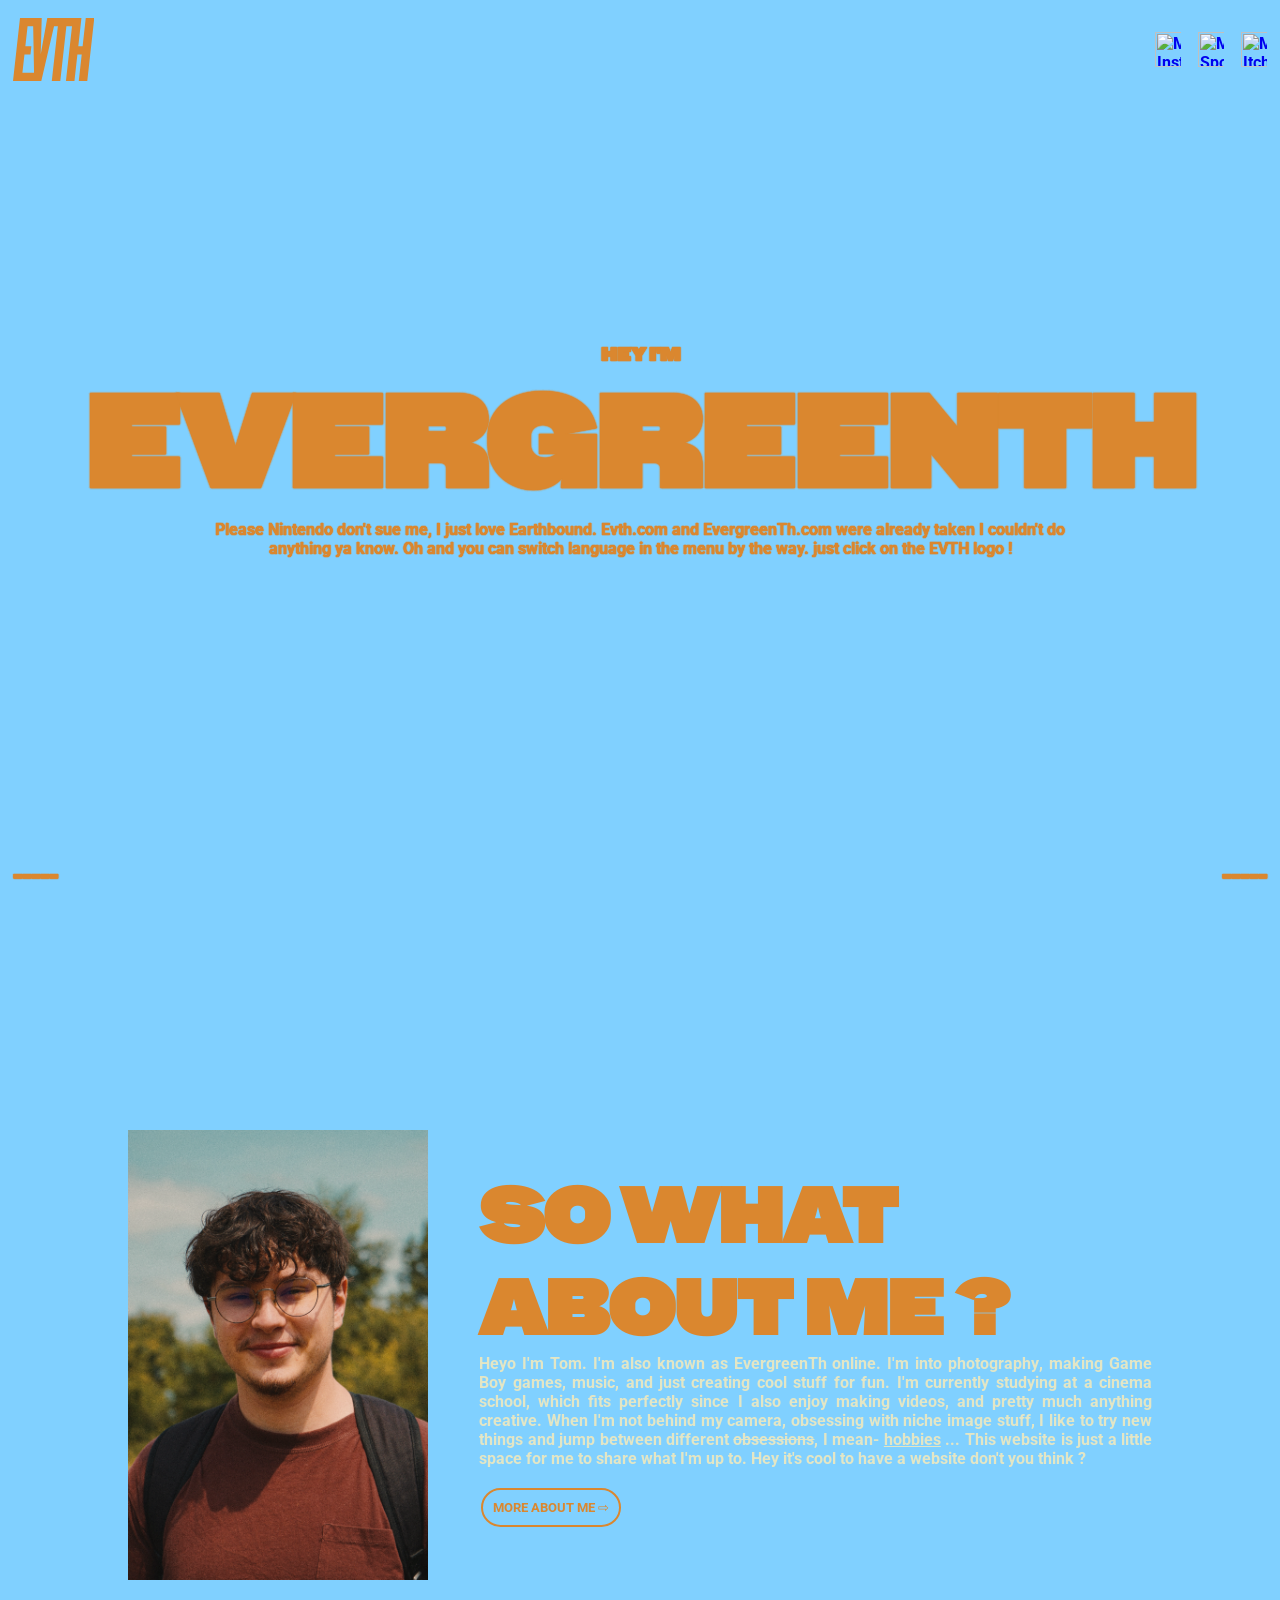
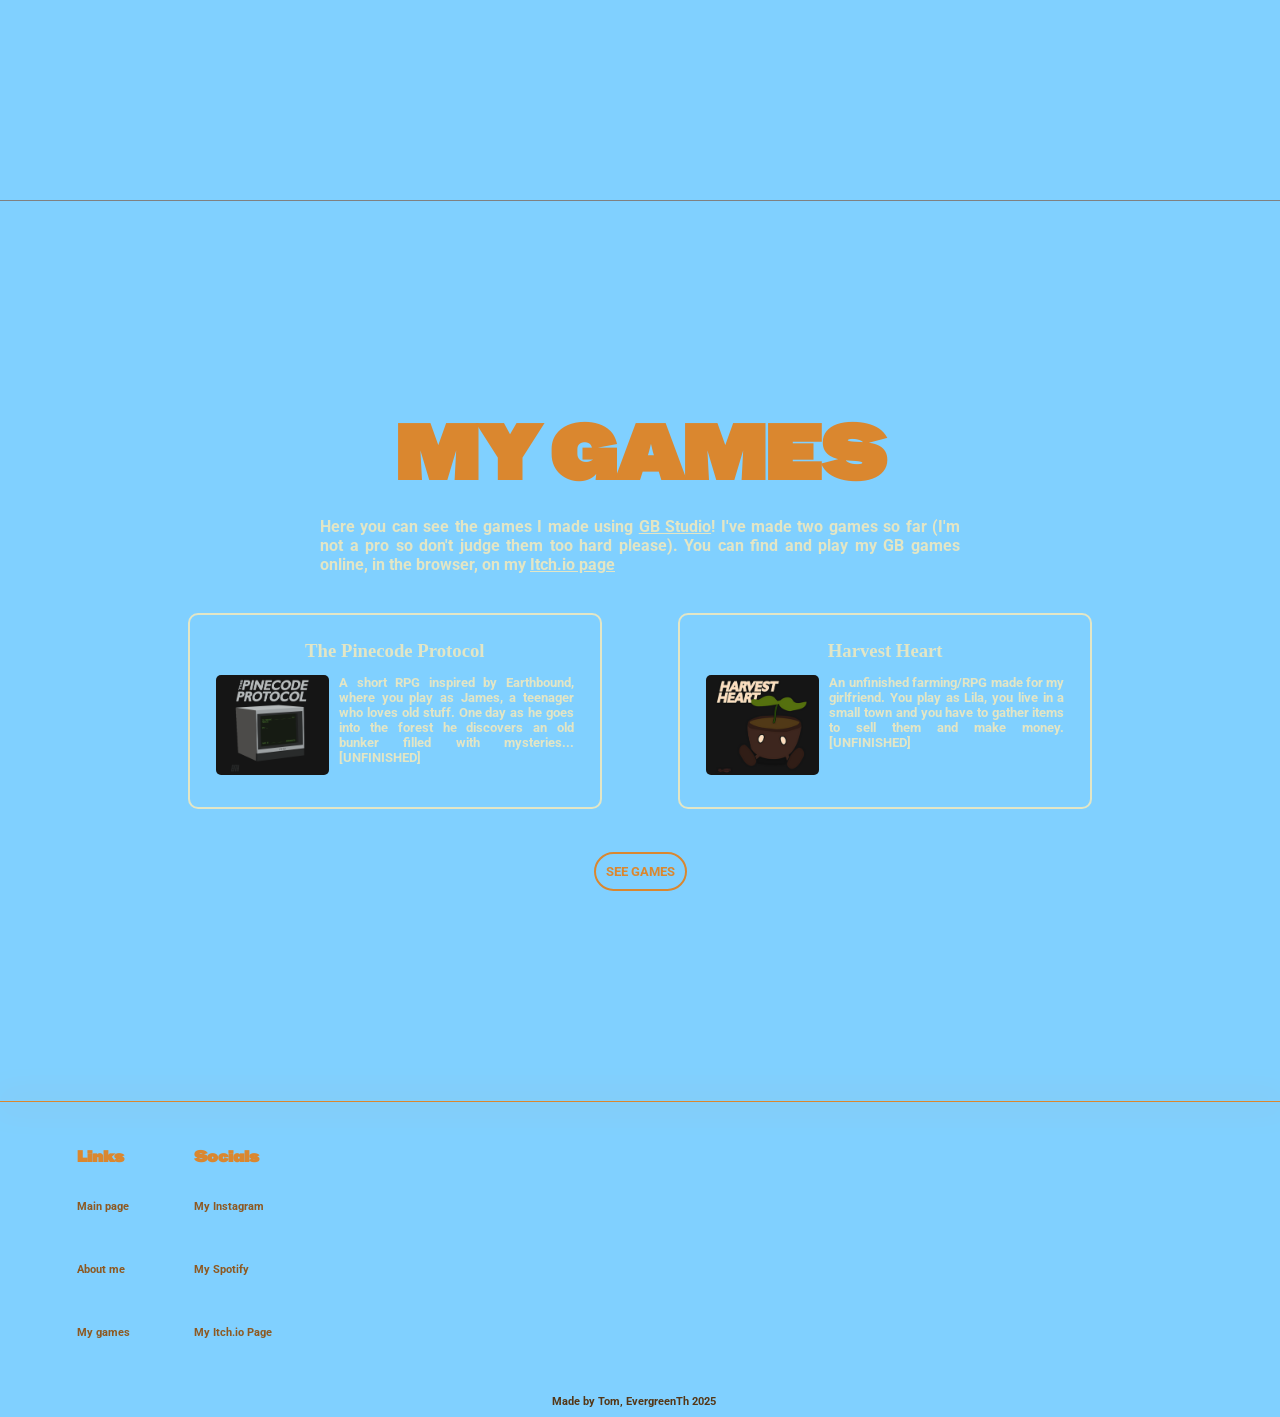
==== commit 42b68fcc: "Add files via upload" ====
--- a/index.html
+++ b/index.html
@@ -42,11 +42,19 @@
 					
 						<!-- SIDEBAR SIDEBAR SIDEBAR SIDEBAR SIDEBAR SIDEBAR -->
 						<div class="log" onclick="openSidebar()">
-							<img src="img/UI/logo.png" class="log">
+							<!-- <img src="img/UI/logo.svg" class="log"> -->
+							<svg class="log" viewBox="0 0 118.94818 92.202446" xmlns="http://www.w3.org/2000/svg">
+								<path
+									d="m 286.7601,89.831825 h 21.21221 v 12.218235 h -8.76771 v 29.07489 h 8.76771 v 11.99197 h -8.76771 v 26.81224 h 24.11355 l -3e-5,12.10484 -36.55802,2.7e-4 z m 19.06805,0 h 12.72733 l 4.4687,53.228525 3.67679,-53.228525 h 12.67077 L 328.20309,182.034 h -10.40813 z m 28.94467,0 h 29.92337 v 12.048545 h -8.71115 v 80.1539 h -12.4445 v -80.1539 h -8.76772 z m 29.46871,0 h 12.44451 v 41.293125 h 6.33538 V 89.831825 h 12.4445 v 92.202445 h -12.4445 v -38.91735 h -6.33538 v 38.91735 h -12.44451 z"
+									transform="matrix(1,0,-0.11108543,1,-266.53874,-89.831825)"
+								/>
+							</svg>
+
+
 						</div>
 					
 						<nav id="sidebar" class="sidebar">
-							<img src="img/UI/logo.png" class="log2" onclick="closeSidebar()">
+							<img src="img/UI/logo.svg" class="log2" onclick="closeSidebar()">
 							<div class="langSwitch">
 								<div onclick="setLang('en'); closeSidebar()">EN</div>
 								<div onclick="setLang('fr'); closeSidebar()">FR</div>
@@ -88,13 +96,13 @@
 			
 					<div class="socialLogos">
 						<a href="https://www.instagram.com/tom_maussion" target="blank">
-							<img src="img/UI/logo_insta.png"  class="insta" width="30" height="40" title="My Instagram">
+							<img src="img/UI/logo_insta.svg"  class="insta" width="30" height="40" title="My Instagram">
 						</a>
 						<a href="https://open.spotify.com/user/maussiontom" target="blank">
-							<img src="img/UI/logo_spotify.png" class="insta" width="30" height="40" title="My Spotify">
+							<img src="img/UI/logo_spotify.svg" class="insta" width="30" height="40" title="My Spotify">
 						</a>
 						<a href="https://evergreenth.itch.io/" target="blank">
-							<img src="img/UI/logo_itch.png" class="insta" width="30" height="40" title="My Itch.io Page">
+							<img src="img/UI/logo_itch.svg" class="insta" width="30" height="40" title="My Itch.io Page">
 						</a>
 					</div>
 				</header>
@@ -111,12 +119,12 @@
 		</section>
 		<!-- WELCOME TO EVTHBOUND WELCOME TO EVTHBOUND WELCOME TO EVTHBOUND -->
 		
-		<hr id="bannerHR" width="100%" size="4" noshade>
+		<!-- <hr id="bannerHR" width="100%" size="1" noshade> -->
 	
 		<!-- ABOUT ME  ABOUT ME  ABOUT ME -->
 		<section id="about">
 			<div id="aboutDiv">
-				<img src="img/PAGE_index/tom_portrait_red.png" width="300" height="450" class="portrait">
+				<img src="img/PAGE_index/tom_portrait.png" width="300" height="450" class="portrait">
 				<div>
 					<h1 id="soWhat">SO WHAT ABOUT ME ?</h1>
 					<p id="descParagraph"> 
@@ -132,7 +140,7 @@
 		</section>
 		<!-- ABOUT ME  ABOUT ME  ABOUT ME -->
 		
-		<hr id="aboutMeHR" width="100%" size="4" style="margin: 0;" noshade>
+		<hr id="aboutMeHR" width="100%" size="1" style="margin: 0;" noshade>
 
 		<!-- MY GAMES  MY GAMES  MY GAMES -->
 		<section id='games'>
@@ -178,7 +186,125 @@
 		<!-- MY GAMES  MY GAMES  MY GAMES -->
 		
 
-		<hr id="gamesHR" width="100%" size="4" noshade>
+		<hr id="gamesHR" width="100%" size="1" noshade>
+
+		<!-- <div class="txtbox">
+			• Hey I'm Tom.
+		</div> -->
+
+
+
+
+
+
+
+
+
+
+
+<!-- <style>
+    #player {
+      width: 320px;
+      font-family: sans-serif;
+    }
+
+    #top {
+      display: flex;
+      align-items: center;
+      justify-content: flex-start;
+      gap: 12px;
+    }
+
+    #playBtn {
+      width: 32px;
+      height: 32px;
+      cursor: pointer;
+    }
+
+    #progressBar {
+      width: 100%;
+      margin-top: 8px;
+      appearance: none;
+      height: 6px;
+      background: #ccc;
+      border-radius: 3px;
+      outline: none;
+    }
+
+    #progressBar::-webkit-slider-thumb {
+      appearance: none;
+      width: 12px;
+      height: 12px;
+      border-radius: 50%;
+      background: #000;
+      cursor: pointer;
+    }
+  </style>
+
+
+<div id="player">
+  <div id="top">
+    <img id="playBtn" src="play.png" alt="play">
+    <div id="time">0:00 - 0:00</div>
+  </div>
+
+  <input type="range" id="progressBar" value="0" min="0" max="100">
+</div>
+
+<audio id="audio" src="music/Earthbound - Hospital.mp3"></audio>
+
+<script>
+  const audio = document.getElementById("audio");
+  const playBtn = document.getElementById("playBtn");
+  const timeText = document.getElementById("time");
+  const progressBar = document.getElementById("progressBar");
+
+  function format(t) {
+    if (!isFinite(t)) return "0:00";
+    const m = Math.floor(t / 60);
+    const s = Math.floor(t % 60).toString().padStart(2, "0");
+    return `${m}:${s}`;
+  }
+
+  playBtn.addEventListener("click", () => {
+    if (audio.paused) {
+      audio.play();
+      playBtn.src = "img/UI/pause.png";
+    } else {
+      audio.pause();
+      playBtn.src = "img/UI/play.png";
+    }
+  });
+
+  audio.addEventListener("loadedmetadata", () => {
+    timeText.textContent = `0:00 - ${format(audio.duration)}`;
+  });
+
+  audio.addEventListener("timeupdate", () => {
+    progressBar.value = (audio.currentTime / audio.duration) * 100;
+    timeText.textContent =
+      `${format(audio.currentTime)} - ${format(audio.duration)}`;
+  });
+
+  progressBar.addEventListener("input", () => {
+    audio.currentTime = (progressBar.value / 100) * audio.duration;
+  });
+</script> -->
+
+
+
+
+
+
+
+
+
+
+
+
+
+
+
 		
 		
 		<!-- MY PHOTOGRAPHY MY PHOTOGRAPHY MY PHOTOGRAPHY  -->
@@ -222,9 +348,15 @@
 		<!-- MY PHOTOGRAPHY MY PHOTOGRAPHY MY PHOTOGRAPHY  -->
 		
 		
-		<!-- <hr id="photographyHR" width="100%" size="4" noshade> -->
-		
-		
+		<!-- <hr id="photographyHR" width="100%" size="1" noshade> -->
+		
+		<!-- <section>
+			<video controls>
+				<source src="video/video.MP4" type="video/mp4">
+				Your browser does not support the video tag.
+			</video>
+
+		</section> -->
 	
 
 
--- a/css.css
+++ b/css.css
@@ -3,18 +3,19 @@
  	padding: 0;
   	width: 100%;
   	height: 100%;
-	background-color: var(--colorFooter);
-}
+}
+
 
 :root {
-	--colorBackground: #0d0d0d;
-	--colorBackgroundAlt: #1d1d1d;
-  	--colorMain: #c81c1c;
-	--colorMainHighlight: #e71b1b;
-  	--colorSecond: #da8019;
-	--colorThird: #211ec9;
-	--colorFourth: #239c37;
-	--colorText: #f3f3f3;
+	--colorBackground: #220d0d00; 
+	--colorBackgroundAccent: #471f08; 
+  	--colorMain: #da872f; 
+	--colorMainHighlight: #da872f; 
+	--colorBackgroundSecond: #1b141400;
+  	--colorSecond: #da872f;
+	--colorThird: #da872f;
+	--colorFourth: #da872f;
+	--colorText: #e3e6c5; 
 	--colorFooter: #06020c;
 }
 
@@ -25,6 +26,13 @@
   font-style: normal;
 }
 
+/* @font-face {
+  font-family: 'appleGarmond';
+  src: url('font/apple_garamond/AppleGaramond-Light.woff2') format('woff2');
+  font-weight: normal;
+  font-style: normal;
+} */
+
 @font-face {
   font-family: 'Roboto';
   src: url('font/Roboto/Roboto-VariableFont.woff2') format('woff2');
@@ -32,7 +40,7 @@
   font-style: normal;
 }
 
-/*
+
 @font-face {
   font-family: 'Earthbound';
   src: url('font/earthbound/earthbound.woff2') format('woff2');
@@ -40,17 +48,19 @@
   font-style: normal;
 }
 
+
 @font-face {
   font-family: 'GameBoy';
-  src: url('font/GameBoy.woff2') format('woff2');
+  src: url('font/Gameboy/GameBoy.woff2') format('woff2');
   font-weight: normal;
   font-style: normal;
 }
-*/ 
+
 
 body {
 	margin: 0px;
-	background-color: #d8e2e3; /*#351d1b*/
+	background-color: #80d0ff; /* #351d1b */
+	background-image: url(img/UI/BACKGROUND.gif);
 	overflow-x: hidden;
 	/* font-family: BBH, sans-serif; */
 
@@ -151,8 +161,9 @@
 
 	/* background-color: rgba(13, 13, 13, 0); #0d0d0d */
 	/* box-shadow: 0px 10px 10px rgba(13, 13, 13, 0); */
-	padding: 1rem;
+	padding: 2vh;
 	width: 100%;
+	height: 7vh;
 	
 	display: flex;
 	align-items: center;
@@ -163,6 +174,7 @@
 .socialLogos img{
 	vertical-align: middle;
 	margin-right: 1vw;
+	
 }
 
 .socialLogos {
@@ -179,14 +191,14 @@
 /* SIDEBAR */
 
 .log {
-	width: 52px;
-	height: 40px;
-	display: flex;
-	align-items: center;
+	height: 7vh;
+	display: flex;
+	/* align-items: center; */
 	cursor: pointer;
-}
-
-.log img{
+	fill: var(--colorMain);
+}
+
+.log svg {
 	cursor: pointer;
 	margin-left: 1vw;
 }
@@ -325,13 +337,13 @@
  	height: 100vh;
  	overflow: hidden;
 	
-	background-image: url('img/PAGE_index/1.png');
+	/* background-image: url('img/PAGE_index/1.png'); */
  	background-size: cover;
  	background-position: center;
  	background-repeat: no-repeat;
 }
 
-.banner h1, .banner h3 {
+.banner h1 {
 	color: var(--colorMainHighlight);
 	text-shadow:
 		0 0 1.5px var(--colorMain),
@@ -340,13 +352,13 @@
 		0 0 1.5px var(--colorMain);
 }
 
-.banner p {
+.banner p, .banner h3 {
 	color: var(--colorMainHighlight);
 	text-shadow:
-		0 0 1.5px var(--colorMain),
-		0 0 1.5px var(--colorMain),
-		0 0 1.5px var(--colorMain),
-		0 0 1.5px var(--colorMain);
+		0 0 1px var(--colorMain),
+		0 0 1px var(--colorMain),
+		0 0 1px var(--colorMain),
+		0 0 1px var(--colorMain);
 }
 
 .banner h1 {
@@ -378,15 +390,19 @@
 /* - ABOUT - */
 
 #aboutMeHR {
-	background-color: var(--colorSecond);
-	border-color: var(--colorSecond);
-	box-shadow: 0px 0px 30px var(--colorSecond);
+	/* background-color: var(--colorSecond); */
+	/* border-color: var(--colorSecond); */
+	/* box-shadow: 0px 0px 30px var(--colorSecond); */
+	border-color: var(--colorBackground);
 	margin: 0;
 }
 
 /* section */
 #about {
-	background-color: var(--colorBackground); 
+	/* background: linear-gradient(var(--colorBackground),var(--colorBackgroundAccent),var(--colorBackground)); */
+	/* background: linear-gradient(var(--colorBackground),var(--colorBackgroundAccent)); */
+	background-color: var(--colorBackground);
+
 	display: flex;
 	justify-content: center;
 	align-items: center;
@@ -482,7 +498,10 @@
 
 /* section */
 #games {
-	background-color: var(--colorBackground); 
+	/* background: linear-gradient(var(--colorBackground),var(--colorBackgroundAccent),var(--colorBackground)); */
+	/* background: linear-gradient(var(--colorBackgroundAccent),var(--colorBackgroundAccentII));*/
+	background-color: var(--colorBackgroundSecond);
+
 	display: flex;
 	justify-content: center;
 	align-items: center;
@@ -561,7 +580,8 @@
 /* Game Title h3 */
 .game h3 {
 	color: var(--colorText);
-	font-size: 2vw;
+	font-family: 'GameBoy';
+	/* font-size: 2vw; */
 	margin: 1vw 0 1vw 0;
 }
 
@@ -624,7 +644,8 @@
 
 /* section */
 #photography {
-	background-color: var(--colorBackground); 
+	/* background: linear-gradient(var(--colorBackground),var(--colorBackgroundAccent),var(--colorBackground));  */
+
 	display: flex;
 	justify-content: center;
 	align-items: center;
@@ -706,10 +727,41 @@
 
 
 
+
+
+
+
+
+
+.txtbox {
+	background-color: #280828;
+	border-radius: 7px;
+	border: 0.3rem solid #401828;
+	box-shadow: 
+		inset 0 0 0 0.3rem #f8e8a8,
+        inset 0 0 0 1.2rem #e0a050,
+        inset 0 0 0 2rem #401828,
+        15px 15px 0 rgba(0,0,0,0.1);
+	padding: 2.8rem;
+	word-wrap: break-word;
+
+	color: var(--colorText);
+	font-size: 2rem;
+	font-family: Earthbound;
+	vertical-align: baseline;
+}
+
+
+
+
+
+
+
+
 /* - FOOTER - */
 
 footer {
-	background-color: var(colorFooter);
+	background: var(--colorBackground);
 	padding: 5vh 7vw 0 6vw;
 
 	display: flex;
@@ -772,6 +824,17 @@
 	padding-bottom: 1vh;
 	margin: 0px;
 	font-size: 0.7em;
+}
+
+
+
+
+
+
+/* - VIDEO - */
+
+video {
+	width: 80vw;
 }
 
 
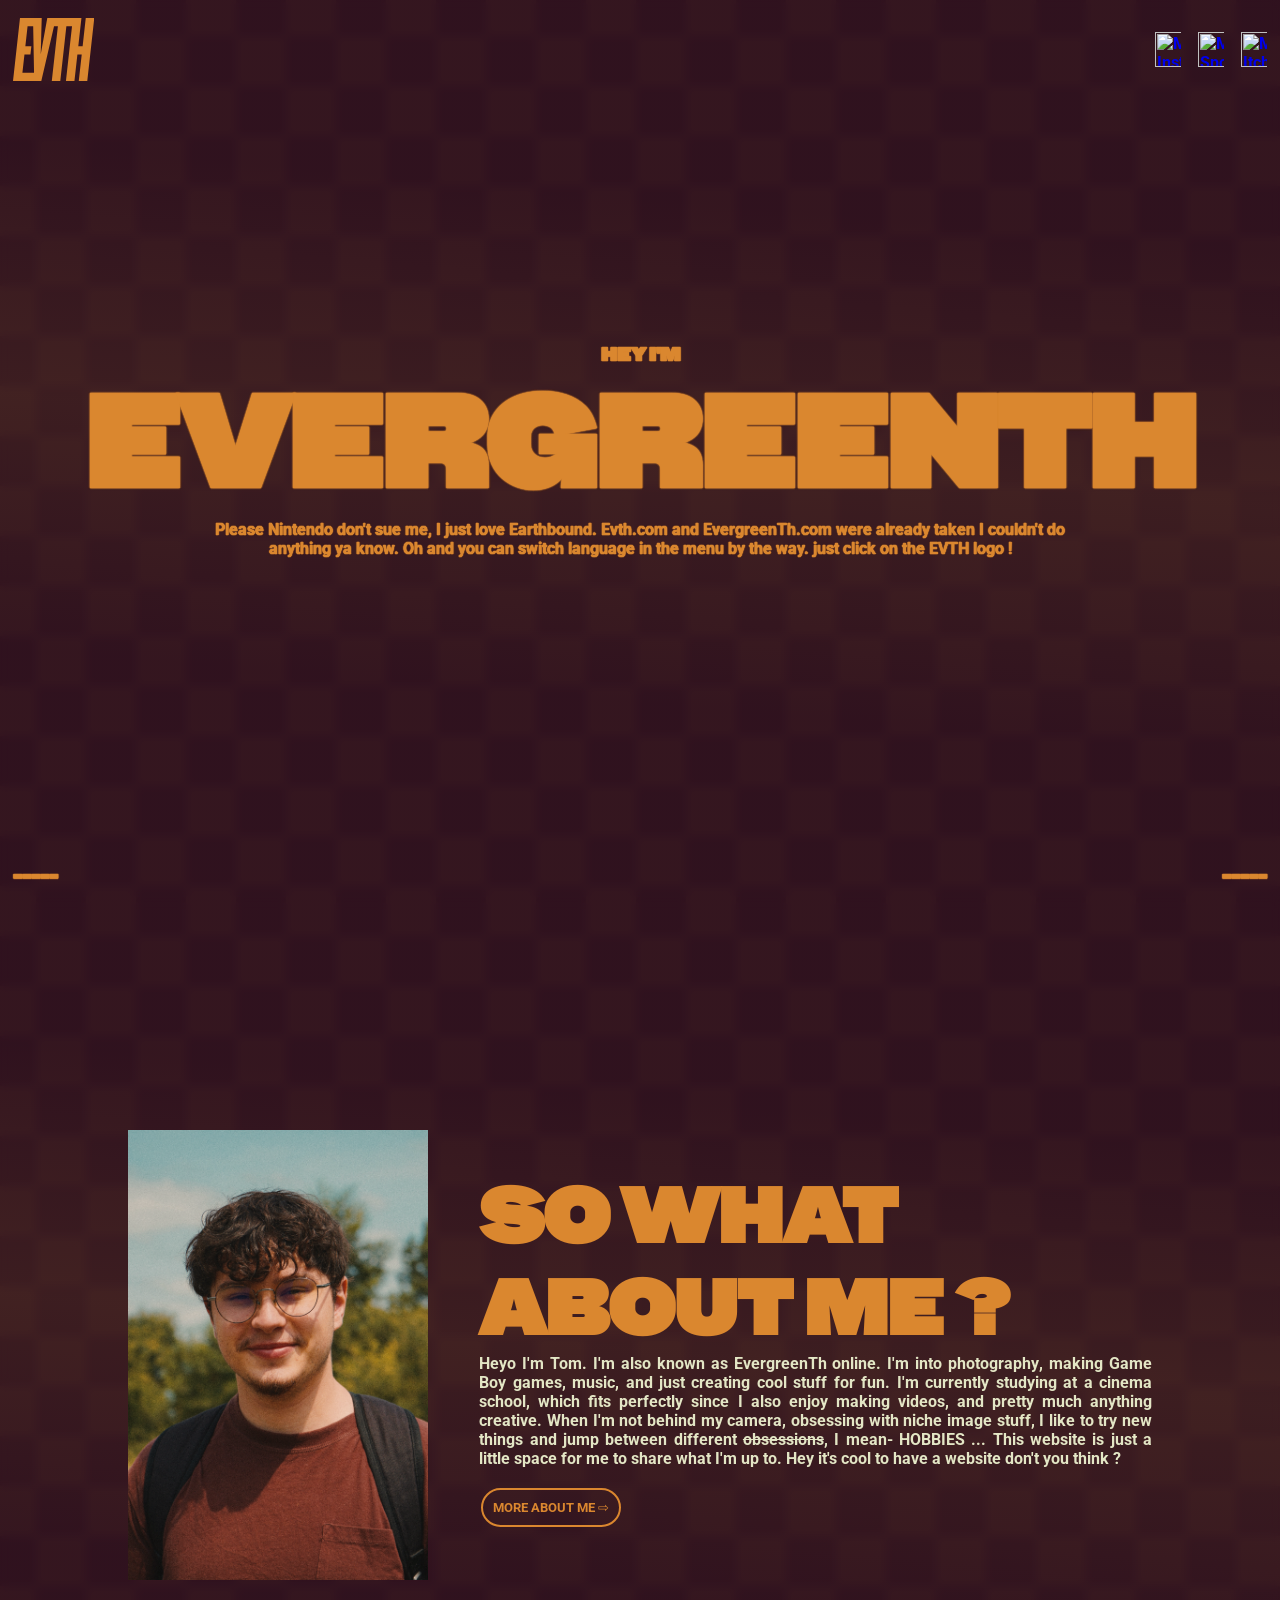
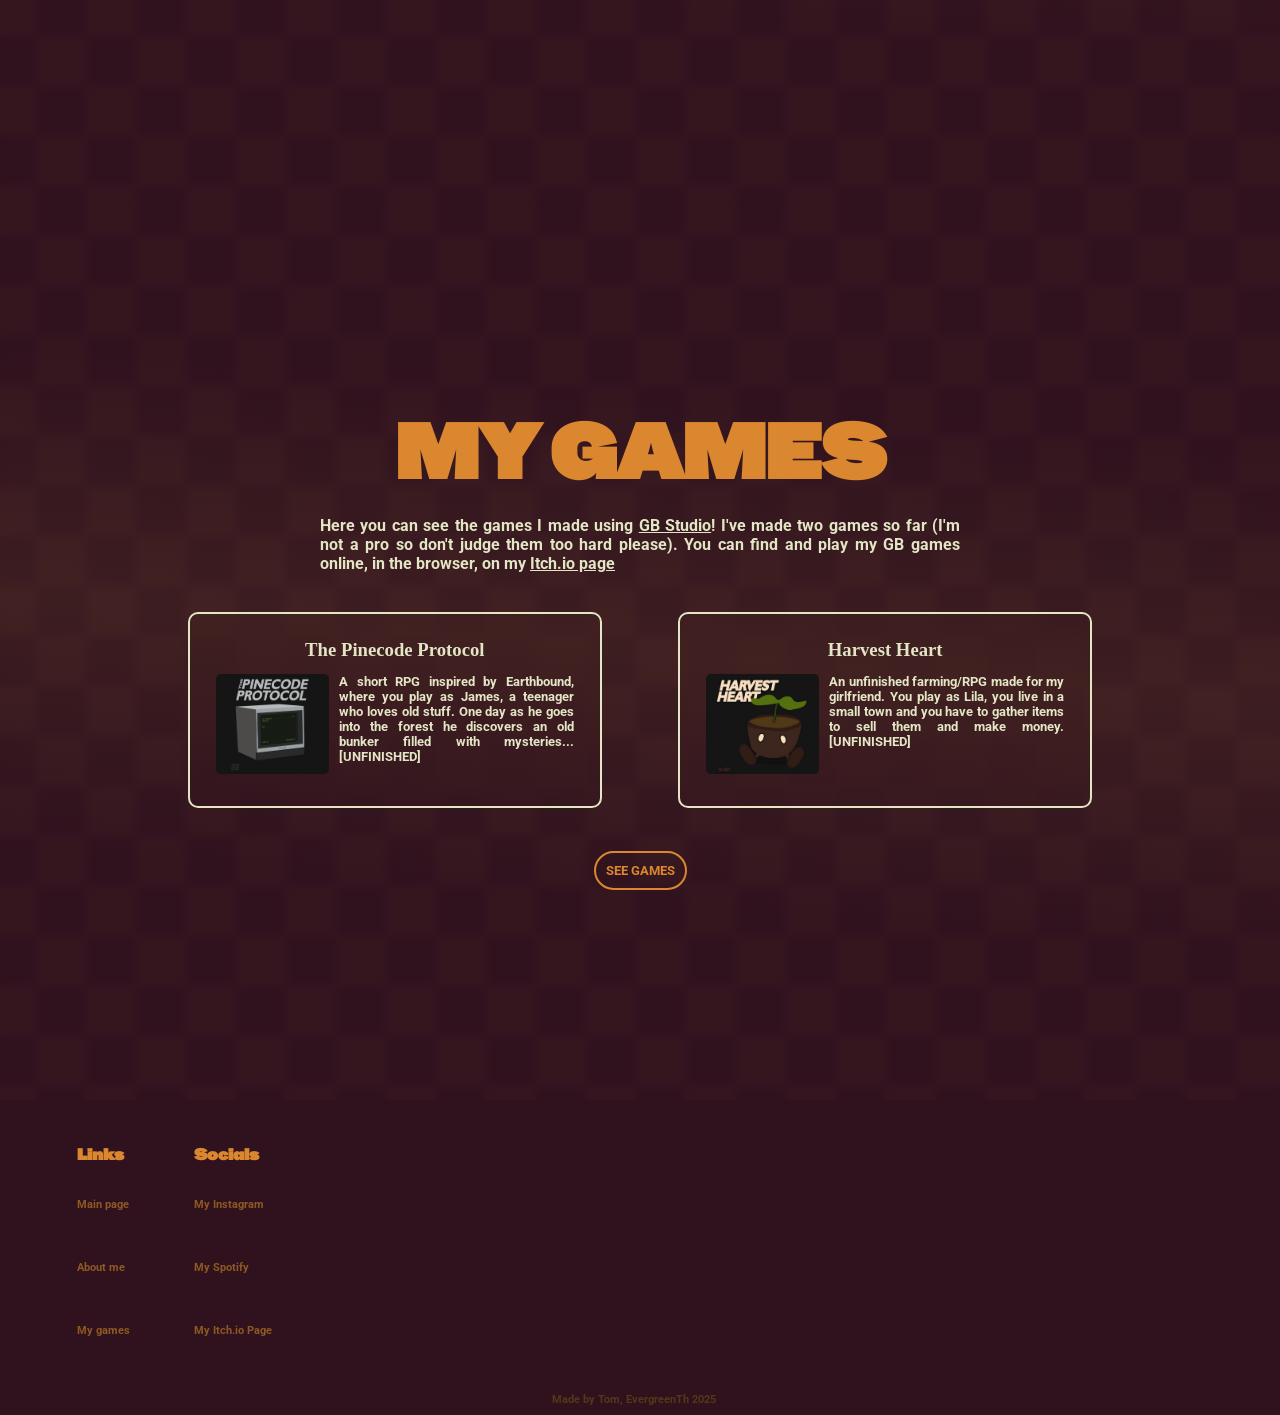
==== commit bcb55b13: "Add files via upload" ====
--- a/index.html
+++ b/index.html
@@ -5,7 +5,7 @@
 		<meta name="viewport" content="width=device-width, initial-scale=1.0">
   		<title id="title"></title>
   		<link href="css.css" rel="stylesheet" />
-		<link rel="icon" href="img/UI/logo.png">
+		<link rel="icon" href="img/UI/logo_page.png">
 	</head>
 	<body>
 
@@ -111,6 +111,10 @@
 					<h3>HEY I'M</h3>
 					<h1>EVERGREENTH</h1>
 					<p id="switchLang"></p>
+
+					<img id="flower1" src="img/PAGE_index/flowers.gif">
+					<img id="flower2" src="img/PAGE_index/flowers.gif">
+
 					<h3 style="position: absolute; bottom: 1vw; left: 1vw;">-----</h3>
 					<h3 style="position: absolute; bottom: 1vw; right: 1vw;">-----</h3>
 					
@@ -119,7 +123,7 @@
 		</section>
 		<!-- WELCOME TO EVTHBOUND WELCOME TO EVTHBOUND WELCOME TO EVTHBOUND -->
 		
-		<!-- <hr id="bannerHR" width="100%" size="1" noshade> -->
+		<!-- <hr id="bannerHR" width="100%" size="1"> -->
 	
 		<!-- ABOUT ME  ABOUT ME  ABOUT ME -->
 		<section id="about">
@@ -140,7 +144,7 @@
 		</section>
 		<!-- ABOUT ME  ABOUT ME  ABOUT ME -->
 		
-		<hr id="aboutMeHR" width="100%" size="1" style="margin: 0;" noshade>
+		<!-- <hr id="aboutMeHR" width="100%" size="1" style="margin: 0;" noshade> -->
 
 		<!-- MY GAMES  MY GAMES  MY GAMES -->
 		<section id='games'>
@@ -186,7 +190,7 @@
 		<!-- MY GAMES  MY GAMES  MY GAMES -->
 		
 
-		<hr id="gamesHR" width="100%" size="1" noshade>
+		<!-- <hr id="gamesHR" width="100%" size="1" noshade> -->
 
 		<!-- <div class="txtbox">
 			• Hey I'm Tom.
--- a/css.css
+++ b/css.css
@@ -7,16 +7,23 @@
 
 
 :root {
-	--colorBackground: #220d0d00; 
-	--colorBackgroundAccent: #471f08; 
+	--colorBackground: #30121f; 
+	--colorBackgroundAccent: #422222; 
+	--colorBackgroundOpacity: #30121fb7; 
+	--colorBackgroundAccentOpacity: #422222b7; 
+
   	--colorMain: #da872f; 
 	--colorMainHighlight: #da872f; 
-	--colorBackgroundSecond: #1b141400;
+
   	--colorSecond: #da872f;
 	--colorThird: #da872f;
 	--colorFourth: #da872f;
-	--colorText: #e3e6c5; 
+
+	--colorText: #e3e6c5;
+
 	--colorFooter: #06020c;
+
+	--angleGradient: 5deg;
 }
 
 @font-face {
@@ -108,6 +115,15 @@
 section {
  	width: 100%;
 	min-height: 100vh;
+
+	background: linear-gradient(var(--angleGradient),
+		var(--colorBackgroundOpacity),
+		var(--colorBackgroundOpacity),
+		var(--colorBackgroundAccentOpacity),
+		var(--colorBackgroundOpacity),
+		var(--colorBackgroundOpacity)
+	);
+	backdrop-filter: blur(5px);
 }
 
 
@@ -132,13 +148,15 @@
 
 
 button:hover {
-	color: var(--colorBackground);
+	/* color: var(--colorBackground); */
+	color: transparent;
   	background-color: var(--colorText);
   	border: 2px solid var(--colorText);
 }
 
 button:hover p {
-	color: var(--colorBackground);
+	/* color: var(--colorBackground); */
+	color: transparent;
 }
 
 
@@ -248,10 +266,6 @@
 	transition: 0.2s;
 }
 
-/* .sidebar a:hover {
-	transition: 0.2s;
-	color: var(--colorMainHighlight);
-} */
 
 .close-btn {
 	color: var(--colorMain);
@@ -322,9 +336,9 @@
 /* - BANNER - */
 
 #bannerHR {
-	background-color: var(--colorMain);
-	border-color: var(--colorMain);
-	box-shadow: 0px 0px 30px var(--colorMain);
+	background-color: var(--colorBackgroundAccent);
+	border-color: transparent; 
+	/* box-shadow: 0px 0px 50px 20px var(--colorBackgroundAccent); */
 	margin: 0;
 }
 
@@ -337,10 +351,11 @@
  	height: 100vh;
  	overflow: hidden;
 	
-	/* background-image: url('img/PAGE_index/1.png'); */
+	/* background-image: url('img/PAGE_index/1.png'); 
  	background-size: cover;
  	background-position: center;
- 	background-repeat: no-repeat;
+ 	background-repeat: no-repeat; */
+
 }
 
 .banner h1 {
@@ -377,6 +392,20 @@
 	margin-right: auto;
 }
 
+#flower1 {
+	position: absolute;
+	right: -2vw;
+	bottom: 8vh;
+	height: 25vh;
+}
+
+#flower2 {
+	position: absolute;
+	left: -2vw;
+	bottom: 8vh;
+	height: 25vh;
+}
+
 
 
 
@@ -393,16 +422,14 @@
 	/* background-color: var(--colorSecond); */
 	/* border-color: var(--colorSecond); */
 	/* box-shadow: 0px 0px 30px var(--colorSecond); */
-	border-color: var(--colorBackground);
+
+	/* border-color: var(--colorBackground); */
+	border-color: transparent;
 	margin: 0;
 }
 
 /* section */
 #about {
-	/* background: linear-gradient(var(--colorBackground),var(--colorBackgroundAccent),var(--colorBackground)); */
-	/* background: linear-gradient(var(--colorBackground),var(--colorBackgroundAccent)); */
-	background-color: var(--colorBackground);
-
 	display: flex;
 	justify-content: center;
 	align-items: center;
@@ -492,14 +519,14 @@
 #gamesHR {
 	background-color: var(--colorThird);
 	border-color: var(--colorThird);
+
 	box-shadow: 0px 0px 30px var(--colorThird);
 	margin: 0;
+	size: 0;
 }
 
 /* section */
 #games {
-	/* background: linear-gradient(var(--colorBackground),var(--colorBackgroundAccent),var(--colorBackground)); */
-	/* background: linear-gradient(var(--colorBackgroundAccent),var(--colorBackgroundAccentII));*/
 	background-color: var(--colorBackgroundSecond);
 
 	display: flex;
@@ -555,6 +582,9 @@
 
 /* Individual Game capsules div */
 .game {
+	backdrop-filter: blur(0px);
+	/* background-color: var(--colorBackgroundOpacity); */
+
 	border: 0.2vw solid var(--colorText);
 	border-radius: 10px;
 	margin: 3vw;
@@ -573,6 +603,7 @@
 }
 
 .game:hover {
+	backdrop-filter: blur(3px);
 	border: 0.2vw solid var(--colorThird);
 	transform: scale(1.01);
 }
@@ -619,6 +650,7 @@
 
 #gamesDiv button:hover {
 	color: var(--colorBackground);
+	
   	background-color: var(--colorText);
   	border: 2px solid var(--colorText);
 }
@@ -644,8 +676,6 @@
 
 /* section */
 #photography {
-	/* background: linear-gradient(var(--colorBackground),var(--colorBackgroundAccent),var(--colorBackground));  */
-
 	display: flex;
 	justify-content: center;
 	align-items: center;
@@ -964,12 +994,18 @@
 	/* Individual Game capsules div */
 	.game {
 		width: 80vw;
+		border: 0.5vw solid var(--colorText);
+	}
+
+	.game:hover {
+		width: 80vw;
+		border: 0.5vw solid var(--colorText);
 	}
 
 	/* Game Title h3 */
 	.game h3 {
 		color: var(--colorText);
-		font-size: 5vw;
+		font-size: 3.5vw;
 		margin: 1vw 0 2vw 0;
 	}
 
@@ -1030,7 +1066,7 @@
 
 
 exempleToCenter {
-	display: flex;			Flex
-	align-items: center;		Vertical
-  	justify-content: center;	Horizontal
+	display: flex;			/* Flex */
+	align-items: center;		/* Vertical */
+  	justify-content: center;	/* Horizontal */
 }
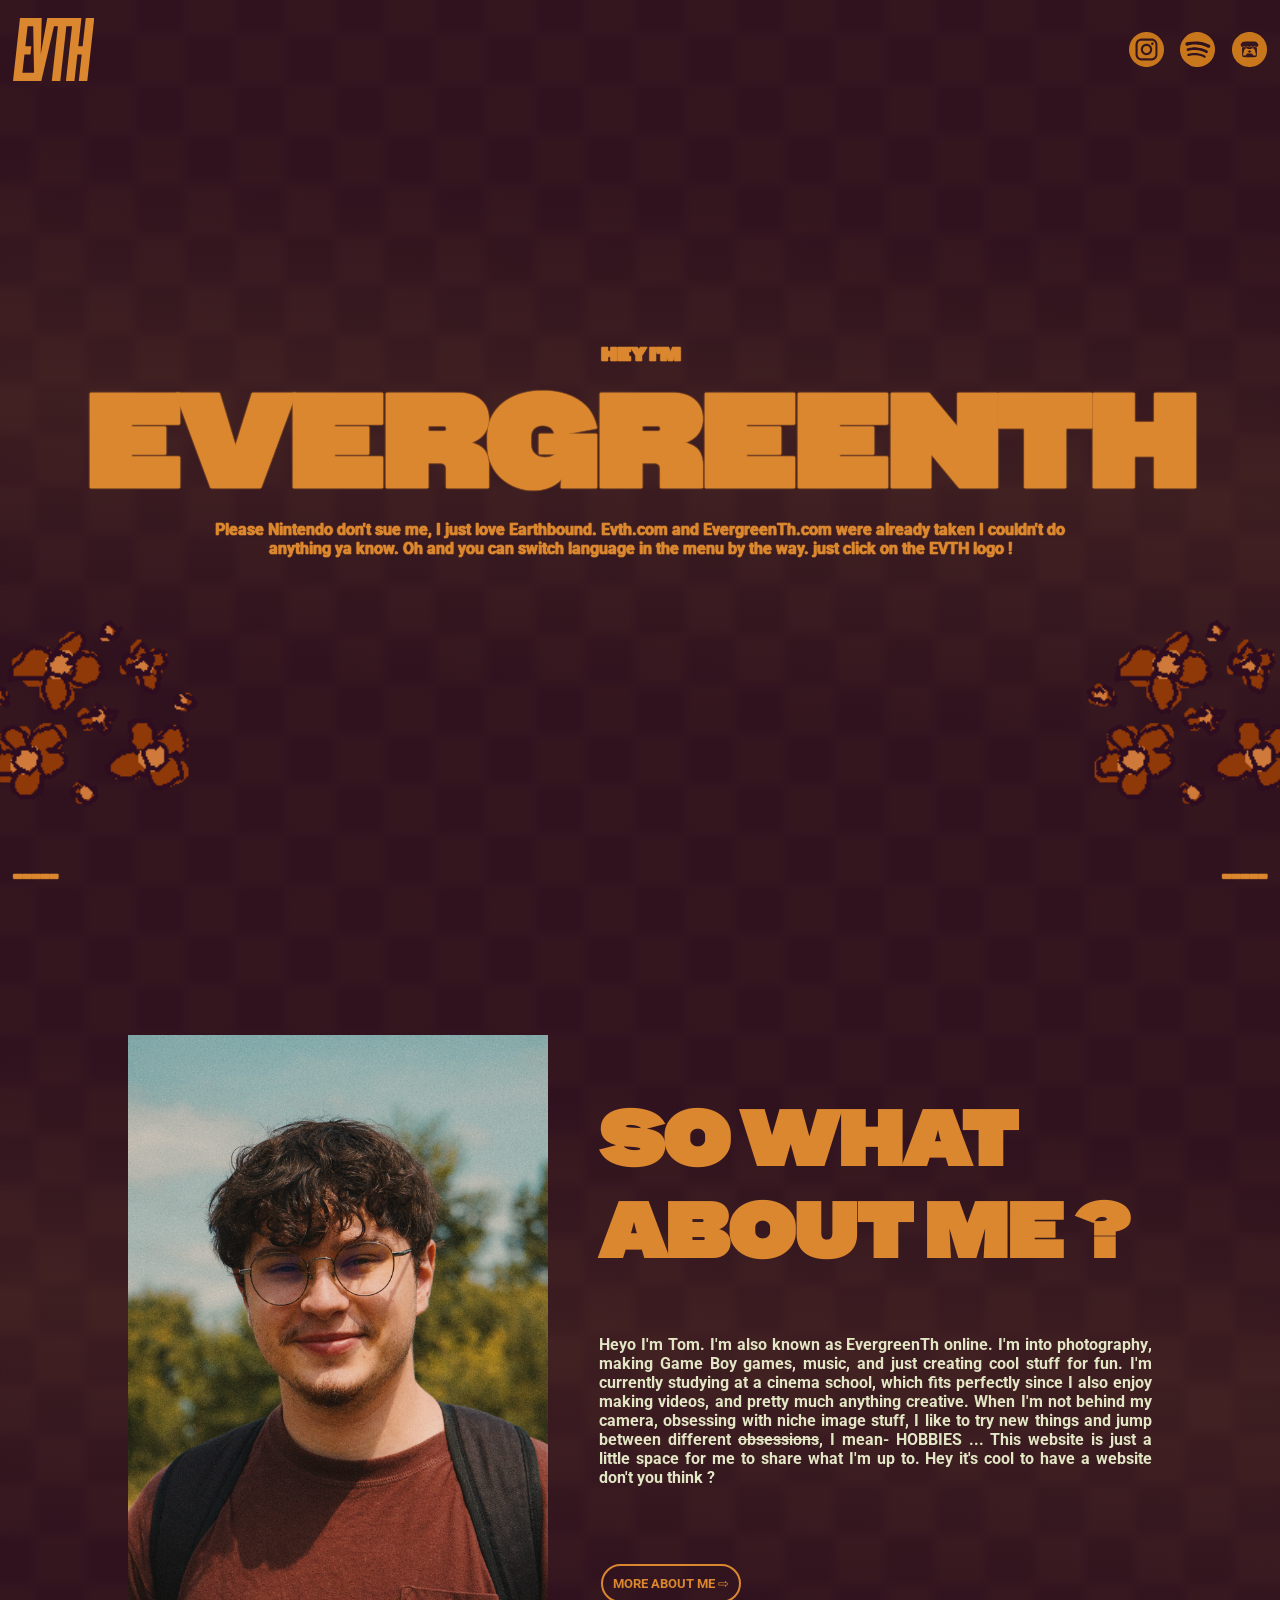
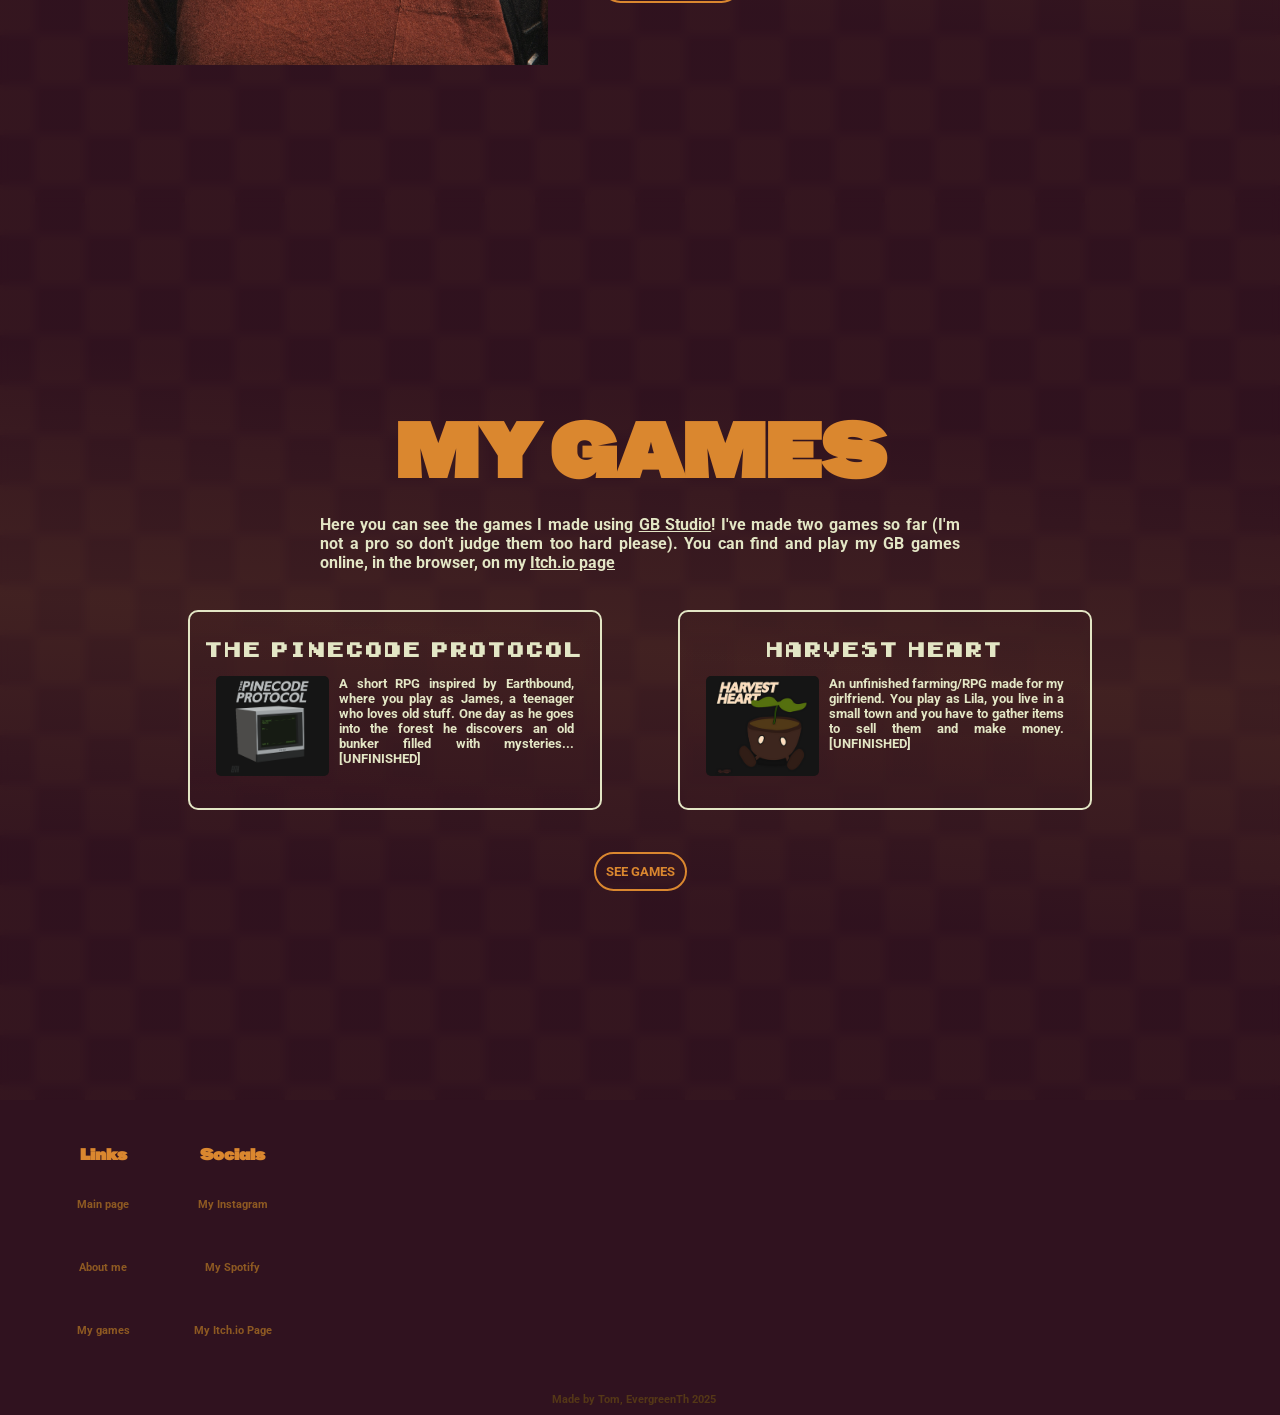
==== commit bc5d609c: "Add files via upload" ====
--- a/index.html
+++ b/index.html
@@ -128,9 +128,12 @@
 		<!-- ABOUT ME  ABOUT ME  ABOUT ME -->
 		<section id="about">
 			<div id="aboutDiv">
-				<img src="img/PAGE_index/tom_portrait.png" width="300" height="450" class="portrait">
-				<div>
-					<h1 id="soWhat">SO WHAT ABOUT ME ?</h1>
+				<img src="img/PAGE_index/tom_portrait.png" class="portrait">
+				<div id="aboutDesc">
+					<div>
+						<h1 id="SOWHATaboutme1">SO WHAT</h1>
+						<h1 id="sowhatABOUTME2">ABOUT ME ?</h1>
+					</div>
 					<p id="descParagraph"> 
 						Heyo I'm <b>Tom.</b> I'm also known as <b>Evergreenth</b> online. I'm into <b>photography</b>, making <b>Game Boy games</b>, <b>music</b>, and just creating cool stuff for fun. I'm currently studying at a <b>cinema school</b>, which fits perfectly since I also enjoy <b>making videos</b>, and pretty much anything <b>creative</b>. When I'm not behind my camera, obsessing with niche image stuff, I like to try new things and jump between different <b><s>obsessions</s></b>, I mean- <b><u>hobbies</u></b> ... This website is just a little space for me to share what I'm up to. Hey it's cool to have a website don't you think ?
 					</p>
--- a/css.css
+++ b/css.css
@@ -440,18 +440,29 @@
 	display: flex;
 	flex-direction: row;
 	align-items: center;
-	justify-content: center;
+	justify-content: space-between;
 	width: 80vw;
 }
 
 /* img */
 .portrait {
-	margin: 5vh 4vw 4vh 0;
+	margin-right: 4vw;
 	width: auto;
+	height: 70vh;
+}
+
+/* div */
+#aboutDesc {
+	display: flex;
+	flex-direction: column;
+	justify-content: space-evenly;
+
+	height: 70vh;
+	width: 55vw;
 }
 
 /* h1 */
-#soWhat {
+#sowhatABOUTME2, #SOWHATaboutme1 {
 	color: var(--colorSecond);
 	margin: 0px;
 	font-size: 6vw;
@@ -614,6 +625,7 @@
 	font-family: 'GameBoy';
 	/* font-size: 2vw; */
 	margin: 1vw 0 1vw 0;
+	text-align: center;
 }
 
 .game p {
@@ -811,6 +823,8 @@
 	justify-content: space-evenly;
 
 	height: 7vh;
+
+	text-align: center;
 }
 
 /* Titles */
@@ -818,6 +832,8 @@
 	color: var(--colorSecond);
 	font-size: 1em;
 	margin: 0 0 1vh 0;
+
+	text-align: center;
 }
 
 footer p {
@@ -854,6 +870,7 @@
 	padding-bottom: 1vh;
 	margin: 0px;
 	font-size: 0.7em;
+	text-align: center;
 }
 
 
